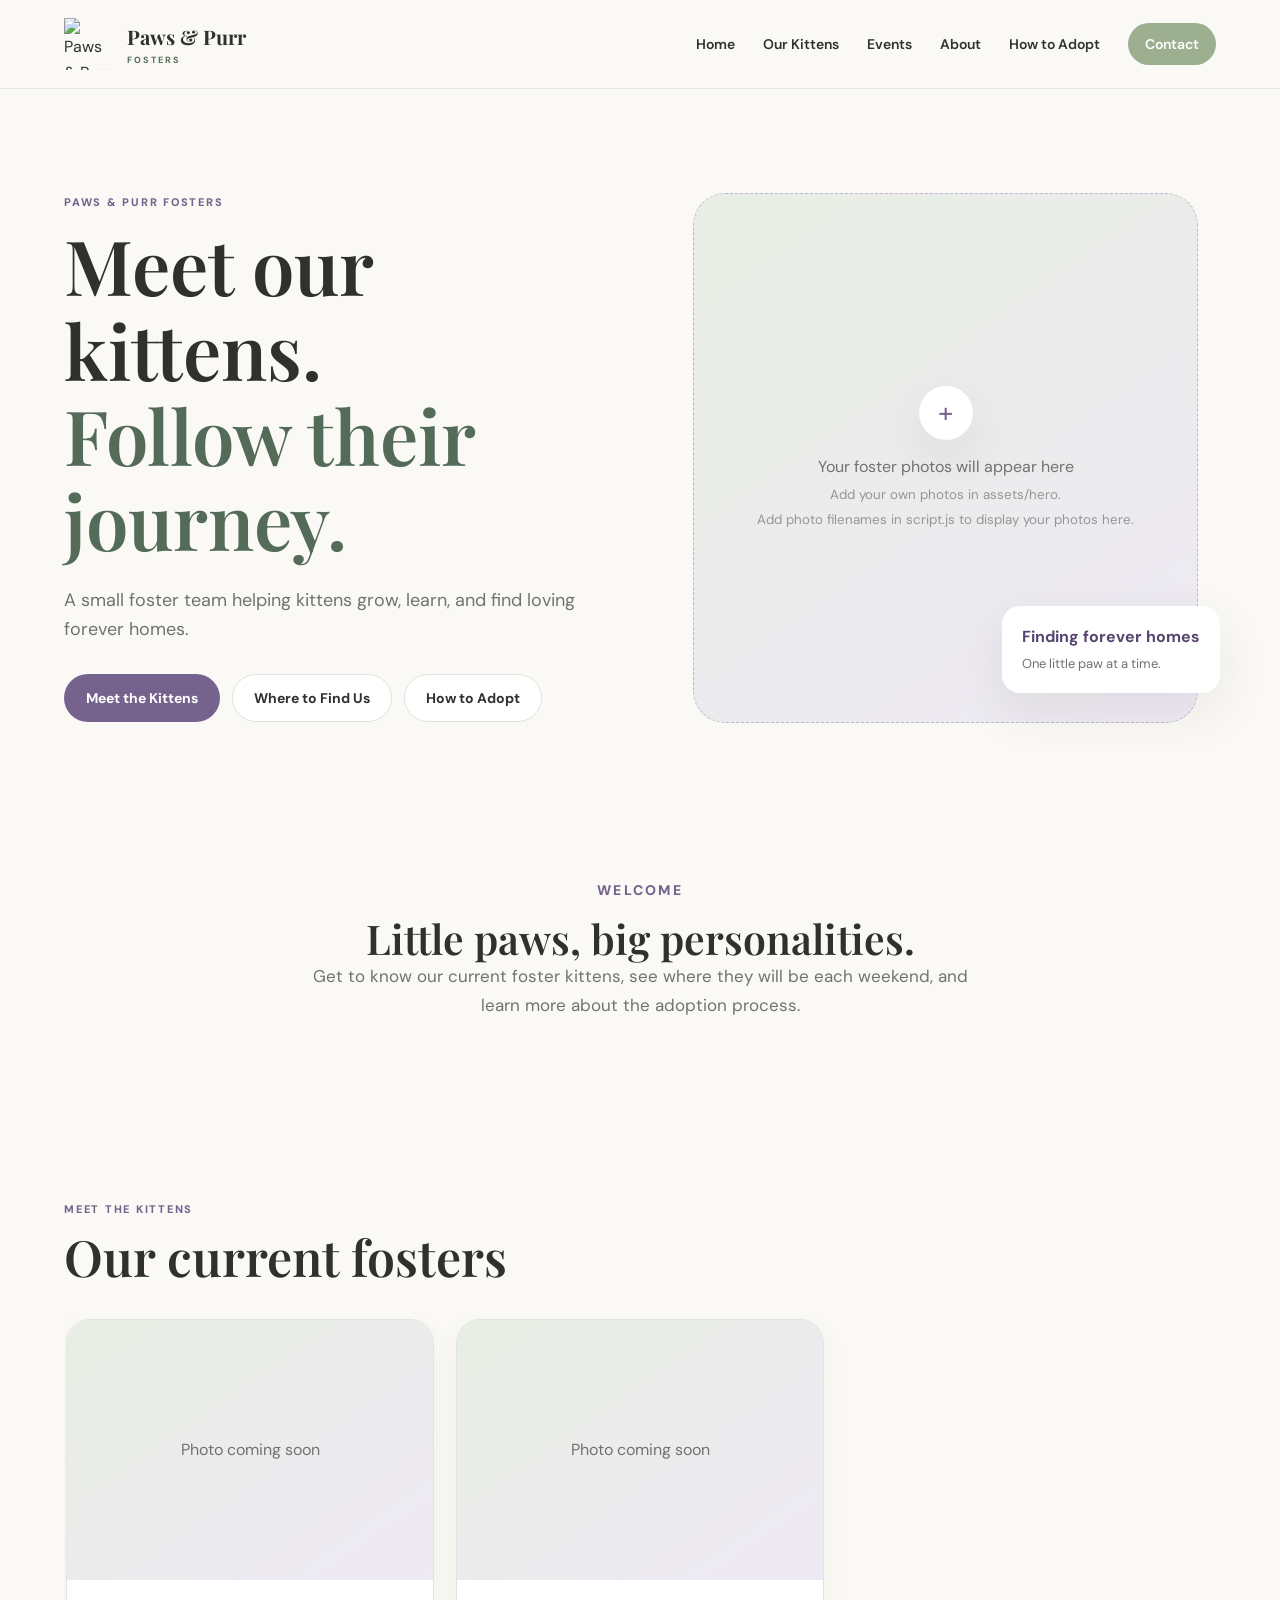
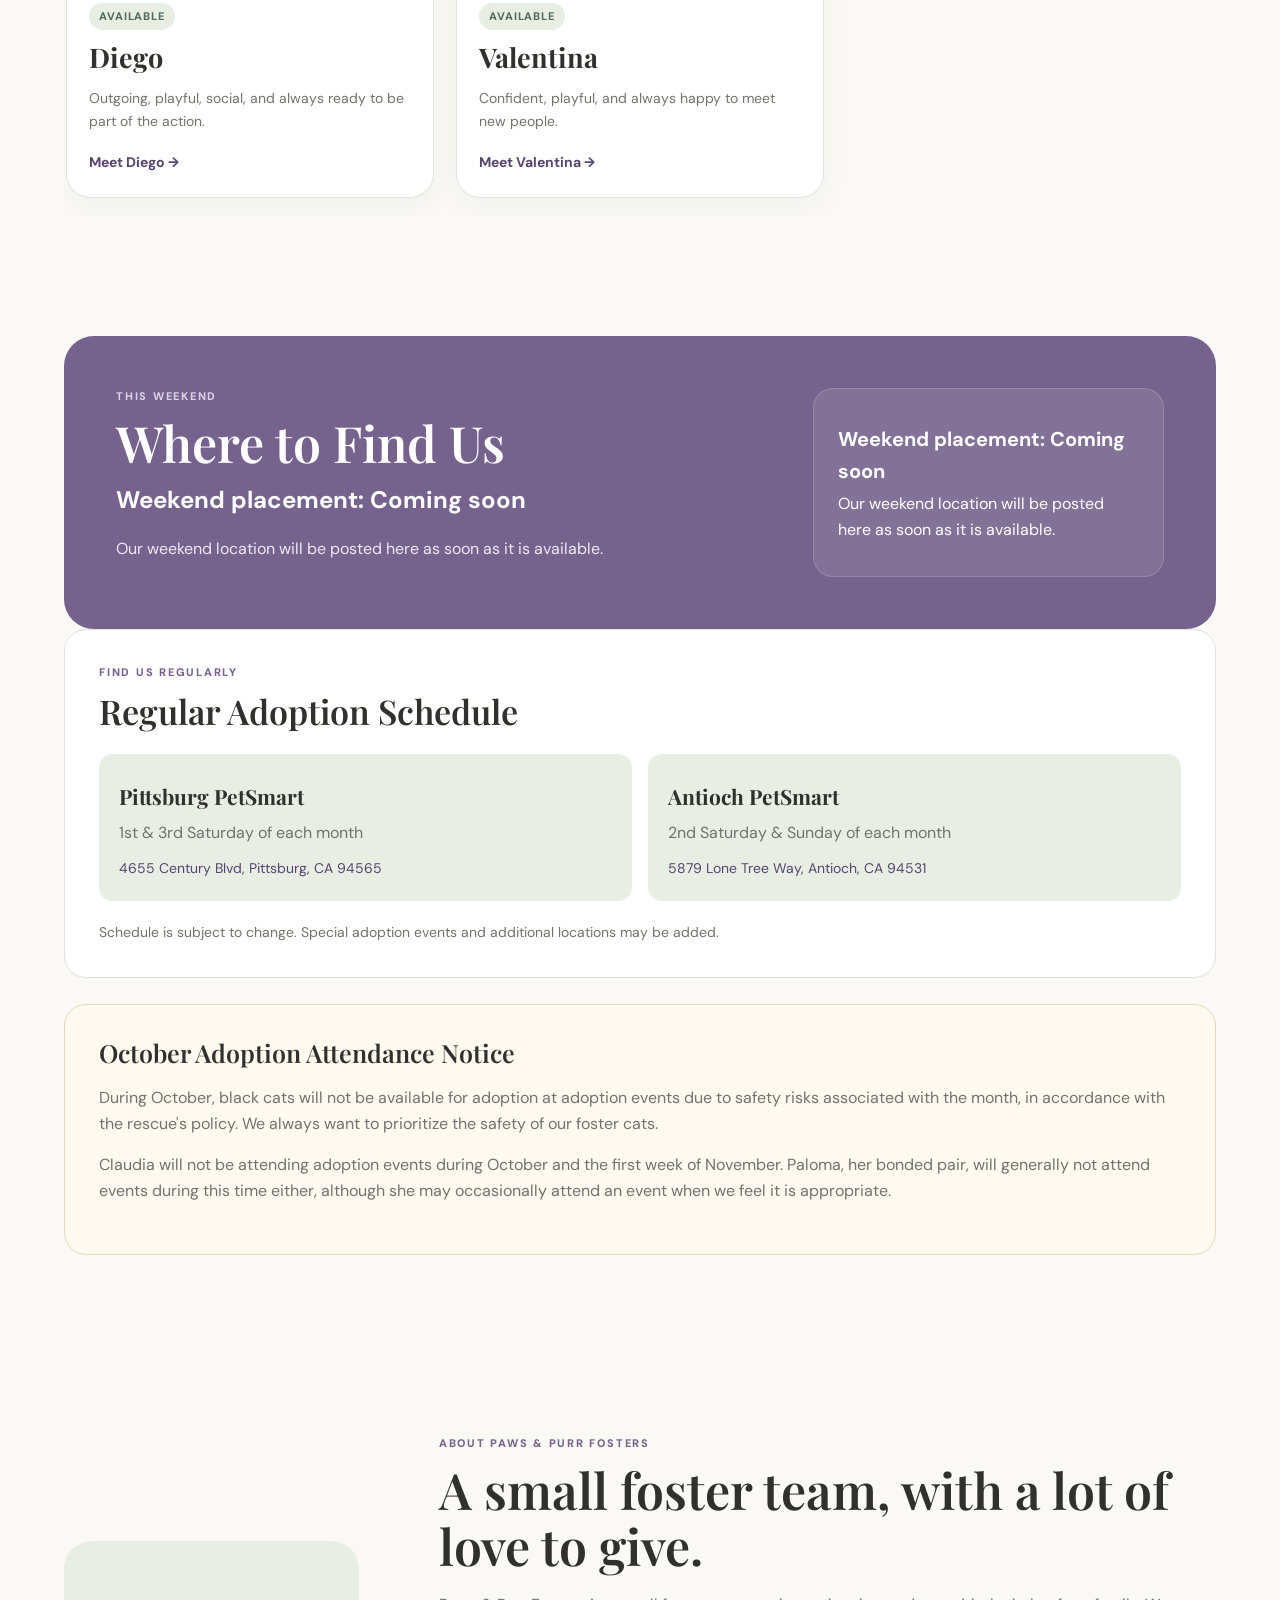
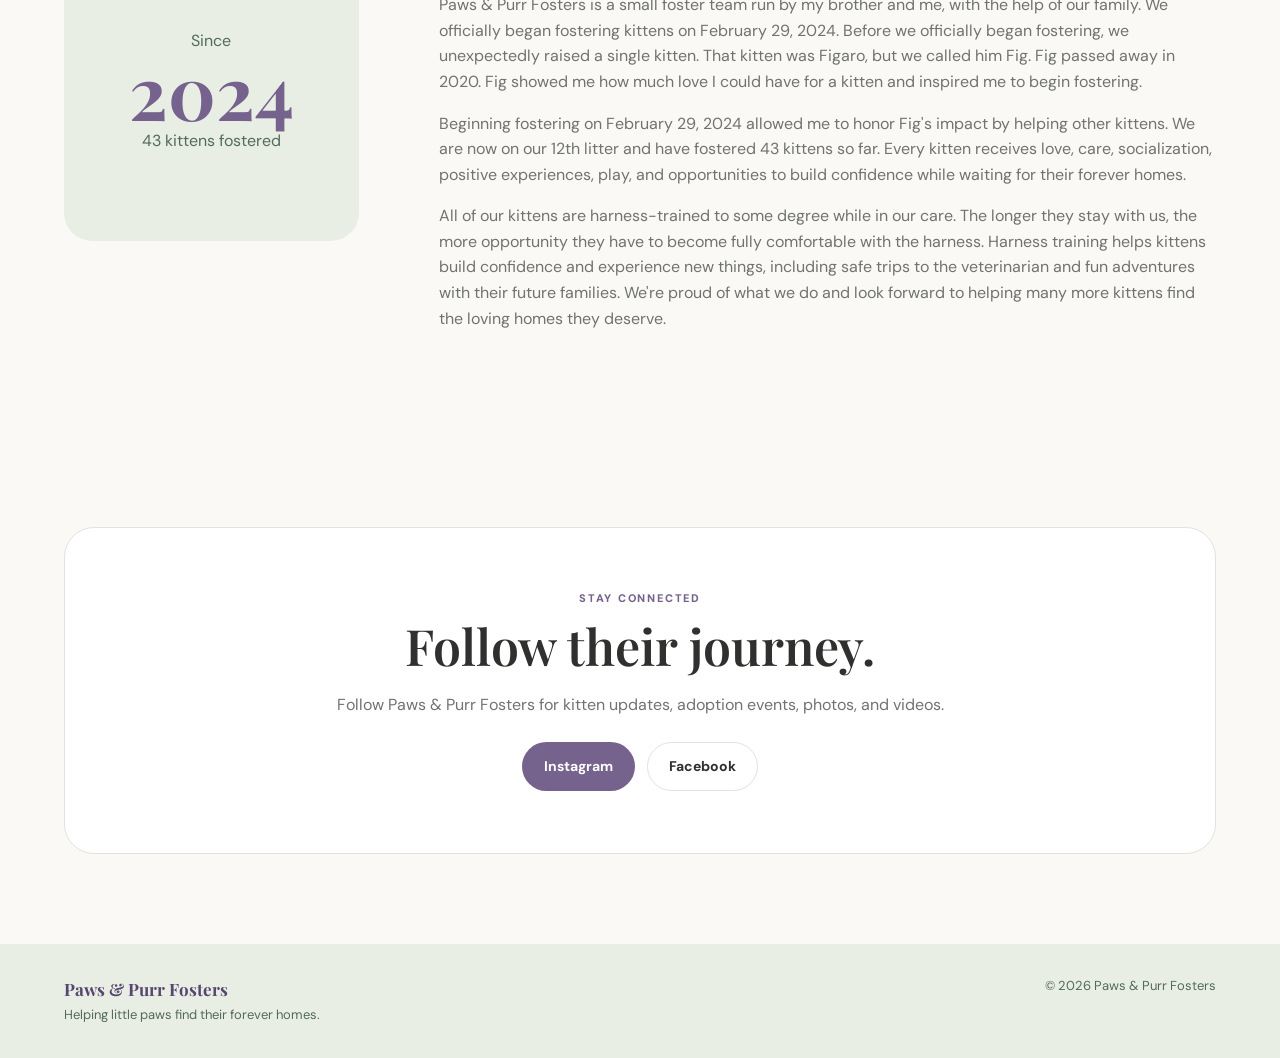
==== index.html @ 8962993e "Update logo and rescue wording Co-authored-by: Copilot <223556219+Copilot@users.noreply.github.com>" ====
<!DOCTYPE html>
<html lang="en">
<head>
  <meta charset="UTF-8">
  <meta name="viewport" content="width=device-width, initial-scale=1.0">
  <title>Paws & Purr Fosters</title>
  <meta name="description" content="Paws & Purr Fosters — meet our foster kittens, follow their journey, and find your new best friend.">
  <link rel="stylesheet" href="style.css">
</head>
<body>
  <header class="site-header">
    <a class="brand" href="index.html" aria-label="Paws & Purr Fosters home">
      <img class="brand-logo" src="https://i.ibb.co/23CcJGzW/paws-and-purr-fosters-logo.jpg" alt="Paws &amp; Purr Fosters">
      <span>
        <strong>Paws &amp; Purr</strong>
        <small>FOSTERS</small>
      </span>
    </a>

    <button class="menu-toggle" aria-label="Open menu" aria-expanded="false">☰</button>

    <nav class="nav" aria-label="Main navigation">
      <a href="#home">Home</a>
      <a href="#kittens">Our Kittens</a>
      <a href="#events">Events</a>
      <a href="#about">About</a>
        <a href="how-to-adopt.html">How to Adopt</a>
      <a class="nav-button" href="#contact">Contact</a>
    </nav>
  </header>

  <main>
    <section class="hero" id="home">
      <div class="hero-copy">
        <p class="eyebrow">Paws &amp; Purr Fosters</p>
        <h1>Meet our kittens.<br><span>Follow their journey.</span></h1>
        <p class="hero-text">
          A small foster team helping kittens grow, learn, and find loving forever homes.
        </p>
        <div class="hero-actions">
          <a class="button primary" href="#kittens">Meet the Kittens</a>
          <a class="button secondary" href="#events">Where to Find Us</a>
          <a class="button secondary" href="how-to-adopt.html">How to Adopt</a>
        </div>
      </div>

      <div class="hero-art">
        <div class="hero-carousel" id="hero-carousel" role="region" aria-label="Foster kitten photos">
          <div class="hero-slides" id="hero-slides" aria-live="polite"></div>
          <div class="photo-placeholder large" id="hero-empty">
          <div class="placeholder-icon">+</div>
            <span>Your foster photos will appear here</span>
            <small>Add your own photos in assets/hero.</small>
                      <small>Add photo filenames in script.js to display your photos here.</small>
          </div>
          <button class="carousel-button hero-arrow hero-previous" id="hero-previous" type="button" aria-label="Previous photo" hidden>‹</button>
          <button class="carousel-button hero-arrow hero-next" id="hero-next" type="button" aria-label="Next photo" hidden>›</button>
          <div class="hero-dots" id="hero-dots" aria-label="Choose a photo"></div>
        </div>
        <div class="floating-card">
          <strong>Finding forever homes</strong>
          <span>One little paw at a time.</span>
        </div>
      </div>
    </section>

    <section class="intro section">
      <div class="section-heading centered intro-heading">
        <p class="eyebrow">Welcome</p>
        <h2>Little paws, big personalities.</h2>
        <p>
          Get to know our current foster kittens, see where they will be each weekend,
          and learn more about the adoption process.
        </p>
      </div>
    </section>

    <section class="kittens section" id="kittens">
      <div class="section-heading">
        <div>
          <p class="eyebrow">Meet the kittens</p>
          <h2>Our current fosters</h2>
        </div>
        <div class="kitten-carousel-controls" aria-label="Kitten carousel controls">
          <button class="carousel-button" id="kitten-previous" type="button" aria-label="Previous kittens">‹</button>
          <button class="carousel-button" id="kitten-next" type="button" aria-label="Next kittens">›</button>
        </div>
      </div>

      <div class="kitten-track" id="kitten-track" role="region" aria-label="Current foster kittens" tabindex="0">
      </div>
    </section>

    <section class="event section" id="events">
      <div id="event-featured" hidden></div>
      <div class="event-panels">
        <section class="schedule-panel" id="regular-schedule" hidden></section>
        <section class="special-event-panel" id="special-event" hidden></section>
        <aside class="october-notice" id="october-notice" hidden></aside>
      </div>
    </section>

    <!-- ABOUT STORY — EDIT THIS SECTION -->
    <section class="about section" id="about">
      <div class="about-grid" id="about-content"></div>
    </section>

    <section class="contact section" id="contact">
      <div class="contact-card">
        <p class="eyebrow">Stay connected</p>
        <h2>Follow their journey.</h2>
        <p>Follow Paws &amp; Purr Fosters for kitten updates, adoption events, photos, and videos.</p>
        <div class="social-buttons">
          <a href="https://www.instagram.com/pawsandpurrfosters?stkn=dmp6djdrcTlkcmht&amp;utm_source=qr" class="button primary" target="_blank" rel="noopener noreferrer">Instagram</a>
          <a href="https://www.facebook.com/profile.php?id=61559442804395&amp;mibextid=wwXIfr" class="button secondary" target="_blank" rel="noopener noreferrer">Facebook</a>
        </div>
      </div>
    </section>
  </main>

  <footer>
    <div>
      <strong>Paws &amp; Purr Fosters</strong>
      <span>Helping little paws find their forever homes.</span>
    </div>
    <span>© 2026 Paws &amp; Purr Fosters</span>
  </footer>

  <script src="kitten-data.js"></script>
  <script src="event-data.js"></script>
  <script src="script.js"></script>
</body>
</html>
---- style.css ----
@import url('https://fonts.googleapis.com/css2?family=DM+Sans:wght@400;500;600;700&family=Playfair+Display:wght@500;600&display=swap');

:root {
  --sage: #9caf91;
  --sage-dark: #536b58;
  --sage-light: #e8eee4;
  --purple: #75628d;
  --purple-dark: #57456f;
  --purple-light: #eee9f4;
  --cream: #faf9f5;
  --white: #ffffff;
  --ink: #30312f;
  --muted: #70736e;
  --line: #e1e3dc;
  --shadow: 0 18px 50px rgba(62, 67, 57, .09);
  --radius: 24px;
}

* { box-sizing: border-box; }
html { scroll-behavior: smooth; }
body {
  margin: 0;
  color: var(--ink);
  background: var(--cream);
  font-family: "DM Sans", sans-serif;
  line-height: 1.6;
}
a { color: inherit; text-decoration: none; }
.site-header {
  position: sticky;
  top: 0;
  z-index: 10;
  display: flex;
  align-items: center;
  justify-content: space-between;
  padding: 18px clamp(20px, 5vw, 72px);
  background: rgba(250,249,245,.94);
  backdrop-filter: blur(12px);
  border-bottom: 1px solid rgba(225,227,220,.8);
}
.brand { display: flex; align-items: center; gap: 11px; }
.brand strong { display: block; font-family: "Playfair Display", serif; font-size: 20px; }
.brand small { display: block; letter-spacing: .22em; font-size: 9px; color: var(--sage-dark); font-weight: 700; }
.brand-logo {
  display: block;
  width: 52px;
  height: 52px;
  object-fit: contain;
  object-position: center;
  border-radius: 0;
  flex-shrink: 0;
  background: transparent;
}
.nav { display: flex; align-items: center; gap: 28px; font-size: 14px; font-weight: 600; }
.nav a:hover, .text-link:hover, .card-link:hover { color: var(--purple); }
.nav-button { padding: 10px 17px; border-radius: 999px; background: var(--sage); color: white; }
.menu-toggle { display: none; border: 0; background: none; font-size: 25px; color: var(--purple-dark); }

.hero {
  max-width: 1280px; margin: auto; padding: 86px clamp(20px, 5vw, 72px) 70px;
  display: grid; grid-template-columns: 1fr 1fr; gap: 70px; align-items: center;
}
.eyebrow {
  margin: 0 0 10px; color: var(--purple); text-transform: uppercase;
  letter-spacing: .16em; font-size: 11px; font-weight: 800;
}
h1, h2, h3 { margin-top: 0; }
h1, h2 { font-family: "Playfair Display", serif; font-weight: 600; line-height: 1.12; }
h1 { font-size: clamp(48px, 6vw, 76px); margin-bottom: 24px; }
h1 span { color: var(--sage-dark); }
h2 { font-size: clamp(34px, 4vw, 50px); margin-bottom: 18px; }
h3 { font-family: "Playfair Display", serif; font-size: 27px; margin: 6px 0; }
.hero-text { max-width: 550px; color: var(--muted); font-size: 18px; }
.hero-actions { display: flex; gap: 12px; margin-top: 30px; flex-wrap: wrap; }
.button {
  display: inline-flex; align-items: center; justify-content: center;
  min-height: 46px; padding: 12px 21px; border-radius: 999px;
  font-weight: 700; font-size: 14px; border: 1px solid transparent;
}
.primary { background: var(--purple); color: white; }
.primary:hover { background: var(--purple-dark); }
.secondary { border-color: var(--line); background: white; color: var(--ink); }
.secondary:hover { border-color: var(--sage); }
.light { background: white; color: var(--purple-dark); }

.hero-art { position: relative; padding: 18px; }
.brand-logo[hidden], [hidden] { display: none !important; }
.photo-placeholder {
  background: linear-gradient(145deg, var(--sage-light), var(--purple-light));
  color: var(--muted);
  border: 1px dashed rgba(117,98,141,.38);
  display: flex; flex-direction: column; align-items: center; justify-content: center;
  text-align: center;
}
.photo-placeholder.large {
  height: 520px; border-radius: 32px; position: relative; overflow: hidden;
}
.placeholder-icon {
  width: 54px; height: 54px; border-radius: 50%; background: white;
  display: grid; place-items: center; font-size: 28px; color: var(--purple);
  margin-bottom: 14px; box-shadow: var(--shadow);
}
.photo-placeholder small { margin-top: 4px; opacity: .7; }
.photo-placeholder small { margin-top: 4px; opacity: .7; }
.hero-carousel { position: relative; width: 100%; aspect-ratio: 1 / 1.05; overflow: hidden; border-radius: 32px; background: var(--sage-light); }
.hero-carousel .photo-placeholder.large { position: absolute; inset: 0; width: 100%; height: 100%; border-radius: inherit; }
.hero-slides { position: absolute; inset: 0; }
.hero-photo { display: none; width: 100%; height: 100%; object-fit: contain; background: var(--sage-light); }
.hero-photo.is-active { display: block; }
.hero-arrow { position: absolute; top: 50%; transform: translateY(-50%); width: 46px; height: 46px; background: rgba(255,255,255,.94); box-shadow: var(--shadow); }
.hero-previous { left: 14px; }
.hero-next { right: 14px; }
.hero-dots { position: absolute; right: 0; bottom: 14px; left: 0; display: flex; justify-content: center; gap: 8px; }
.hero-dots button { width: 9px; height: 9px; padding: 0; border: 0; border-radius: 50%; background: rgba(255,255,255,.7); cursor: pointer; }
.hero-dots button.is-active { background: var(--purple-dark); outline: 2px solid white; }
.floating-card {
  position: absolute; right: -4px; bottom: 48px; max-width: 230px;
  padding: 18px 20px; border-radius: 18px; background: white; box-shadow: var(--shadow);
}
.floating-card strong { display: block; color: var(--purple-dark); }
.floating-card span { color: var(--muted); font-size: 13px; }

.section { max-width: 1280px; margin: auto; padding: 90px clamp(20px, 5vw, 72px); }
.section { max-width: 1280px; margin: auto; padding: 90px clamp(20px, 5vw, 72px); }
.intro { padding-top: 68px; padding-bottom: 58px; }
.intro-heading { max-width: 690px; }
.intro-heading { display: block; max-width: 790px; }
.section-heading.intro-heading { display: block; max-width: 790px; }
.intro-heading .eyebrow { font-size: 12px; }
.intro-heading .eyebrow { margin-bottom: 14px; font-size: 14px; }
.intro-heading h2 { max-width: 680px; margin: 0 auto 16px; font-size: clamp(34px, 3.2vw, 42px); }
.intro-heading p:last-child { max-width: 680px; margin: auto; font-size: 17px; line-height: 1.75; }
.centered { max-width: 650px; margin: auto; text-align: center; }
.centered p:last-child { color: var(--muted); }
.section-heading { display: flex; justify-content: space-between; align-items: end; gap: 25px; margin-bottom: 32px; }
.section-heading h2 { margin-bottom: 0; }
.text-link, .card-link { color: var(--purple-dark); font-weight: 700; font-size: 14px; }

.kitten-grid { display: grid; grid-template-columns: repeat(3, 1fr); gap: 22px; }
.kitten-track { display: flex; gap: 22px; overflow-x: auto; padding: 2px 2px 18px; scroll-snap-type: x mandatory; scroll-behavior: smooth; scrollbar-color: var(--sage) var(--sage-light); scrollbar-width: thin; }
.kitten-card {
  flex: 0 0 calc((100% - 44px) / 3);
  min-width: 260px;
  scroll-snap-align: start;
  background: white; border: 1px solid var(--line); border-radius: var(--radius);
  overflow: hidden; box-shadow: 0 8px 30px rgba(62,67,57,.04);
}
.kitten-carousel-controls { display: flex; gap: 8px; }
.carousel-button { width: 42px; height: 42px; flex: 0 0 auto; display: grid; place-items: center; border: 1px solid var(--line); border-radius: 50%; background: white; color: var(--purple-dark); font-size: 27px; line-height: 1; cursor: pointer; }
.carousel-button:hover:not(:disabled) { background: var(--purple); color: white; border-color: var(--purple); }
.carousel-button:disabled { opacity: .4; cursor: default; }
.card-photo-wrap { height: 260px; background: var(--sage-light); }
.card-photo-wrap > img { width: 100%; height: 100%; display: block; object-fit: contain; }
.profile-coming-soon { display: inline-block; }
.card-photo { height: 260px; border: 0; border-radius: 0; }
.card-content { padding: 22px; }
.status {
  display: inline-block; padding: 5px 10px; border-radius: 999px;
  background: var(--sage-light); color: var(--sage-dark);
  font-size: 11px; font-weight: 800; text-transform: uppercase; letter-spacing: .08em;
}
.card-content p { color: var(--muted); font-size: 14px; margin: 8px 0 17px; }

.event { padding-top: 30px; }
.event-panels { display: grid; gap: 26px; }
.schedule-panel, .special-event-panel, .october-notice { padding: 34px; border: 1px solid var(--line); border-radius: 22px; background: white; }
.schedule-panel h2, .special-event-panel h2, .october-notice h2 { font-size: 34px; }
.schedule-locations { display: grid; grid-template-columns: repeat(2, minmax(0, 1fr)); gap: 16px; margin-top: 24px; }
.schedule-location { padding: 20px; border-radius: 14px; background: var(--sage-light); }
.schedule-location h3 { margin-bottom: 6px; font-size: 21px; }
.schedule-location p { margin: 3px 0; color: var(--muted); }
.schedule-location p { margin: 3px 0; color: var(--muted); }
.schedule-address { display: inline-block; margin-top: 9px; color: var(--purple-dark); font-size: 14px; text-decoration: none; text-underline-offset: 3px; transition: background-color .18s ease, color .18s ease; }
.schedule-address:hover, .schedule-address:focus-visible { color: var(--purple); background: rgba(255,255,255,.75); text-decoration: underline; }
.schedule-address:focus-visible { outline: 2px solid var(--purple); outline-offset: 3px; }
.schedule-note { margin: 20px 0 0; color: var(--muted); font-size: 14px; }
.special-event-panel { background: var(--purple-light); }
.special-event-panel p:not(.eyebrow) { color: var(--muted); }
.october-notice { border-color: #e5d9b5; background: #fffaf0; }
.october-notice h2 { font-size: 25px; }
.october-notice p { color: var(--muted); }
.event-card {
  background: var(--purple); color: white; border-radius: 30px;
  padding: 52px; display: grid; grid-template-columns: 1.3fr .7fr;
  gap: 45px; align-items: center;
}
.event-card .eyebrow { color: #dcd2e8; }
.event-card h2 { margin-bottom: 10px; }
.event-card h2 { margin-bottom: 10px; }
.placement-location { margin: 8px 0; color: white; font-family: "DM Sans", sans-serif; font-size: 24px; font-weight: 700; }
.event-coming-soon .event-location { min-height: 100%; justify-content: center; }
.event-card p { color: #eee9f4; max-width: 680px; }
.event-date { font-weight: 700; }
.event-location {
  background: rgba(255,255,255,.1); border: 1px solid rgba(255,255,255,.16);
  border-radius: 20px; padding: 24px; display: flex; flex-direction: column; gap: 4px;
}
.event-location strong { font-size: 20px; }
.event-address { display: block; margin-top: 10px; color: inherit; font-weight: 700; text-decoration: underline; text-underline-offset: 3px; }
.event-special-note { padding: 12px 14px; border-left: 3px solid var(--sage); background: rgba(255,255,255,.1); }

.about-grid { display: grid; grid-template-columns: .55fr 1.45fr; gap: 80px; align-items: center; }
.about-grid p:not(.eyebrow) { color: var(--muted); }
.about-accent {
  min-height: 300px; border-radius: 28px; background: var(--sage-light);
  display: flex; flex-direction: column; justify-content: center; align-items: center;
  text-align: center; color: var(--sage-dark);
}
.about-accent strong { font-family: "Playfair Display", serif; font-size: 74px; line-height: 1; color: var(--purple); }

.contact-card {
  text-align: center; padding: 62px 25px; border-radius: 30px;
  background: white; border: 1px solid var(--line);
}
.contact-card p:not(.eyebrow) { color: var(--muted); }
.social-buttons { display: flex; justify-content: center; gap: 12px; margin-top: 25px; }

footer {
  display: flex; justify-content: space-between; gap: 20px; flex-wrap: wrap;
  padding: 32px clamp(20px, 5vw, 72px); background: #e9eee5;
  color: var(--sage-dark); font-size: 13px;
}
footer div { display: flex; flex-direction: column; gap: 2px; }
footer strong { color: var(--purple-dark); font-family: "Playfair Display", serif; font-size: 17px; }
footer strong { color: var(--purple-dark); font-family: "Playfair Display", serif; font-size: 17px; }

.adoption-main { max-width: 1120px; margin: auto; padding: 74px clamp(20px, 5vw, 72px) 88px; }
.adoption-heading { max-width: 760px; margin: 0 auto 48px; text-align: center; }
.adoption-heading h1 { font-size: clamp(40px, 5vw, 58px); margin-bottom: 14px; }
.adoption-heading p:not(.eyebrow) { color: var(--muted); font-size: 17px; }
.adoption-steps { max-width: 850px; margin: auto; }
.adoption-step { display: grid; grid-template-columns: 50px minmax(0, 1fr); gap: 20px; padding: 27px 0; border-top: 1px solid var(--line); }
.adoption-step-number { width: 42px; height: 42px; display: grid; place-items: center; border-radius: 50%; background: var(--sage-light); color: var(--sage-dark); font-weight: 800; }
.adoption-step h2 { margin: 2px 0 10px; font-size: 27px; }
.adoption-step p { margin: 8px 0; color: var(--muted); }
.adoption-resource-links { display: flex; flex-wrap: wrap; gap: 10px 22px; margin-top: 14px; }
.adoption-resource-links a { color: var(--purple-dark); font-weight: 700; text-decoration: underline; text-underline-offset: 3px; }
.adoption-disclaimer { max-width: 850px; margin: 28px auto 0; padding-top: 20px; border-top: 1px solid var(--line); color: var(--muted); font-size: 13px; }

@media (max-width: 850px) {
  .menu-toggle { display: block; }
  .nav {
    display: none; position: absolute; top: 79px; left: 0; right: 0;
    padding: 18px 22px 24px; background: var(--cream);
    border-bottom: 1px solid var(--line); flex-direction: column; align-items: stretch; gap: 8px;
  }
  .nav.open { display: flex; }
  .nav a { padding: 10px; }
  .nav-button { text-align: center; }
  .hero { grid-template-columns: 1fr; padding-top: 55px; gap: 30px; }
  .hero-art { order: -1; }
  .photo-placeholder.large { height: 390px; }
  .kitten-grid { grid-template-columns: 1fr; }
  .event-card, .about-grid { grid-template-columns: 1fr; }
  .about-grid { gap: 35px; }
  .section-heading { align-items: start; flex-direction: column; }
}
@media (max-width: 500px) {
  h1 { font-size: 45px; }
  .section { padding-top: 65px; padding-bottom: 65px; }
  .event-card { padding: 30px 24px; }
  footer { flex-direction: column; }
}

@media (max-width: 850px) {
  .kitten-card { flex-basis: min(78vw, 350px); }
  .schedule-locations { grid-template-columns: 1fr; }
  .event-panels { gap: 18px; }
}

@media (max-width: 500px) {
  .hero-carousel { aspect-ratio: 1 / 1.08; }
  .intro { padding-top: 52px; padding-bottom: 45px; }
  .intro-heading h2 { font-size: 32px; }
  .schedule-panel, .special-event-panel, .october-notice { padding: 25px 21px; }
  .schedule-panel h2 { font-size: 30px; }
  .kitten-carousel-controls { align-self: end; }
  .brand-logo { width: 48px; height: 48px; }
  .adoption-main { padding-top: 52px; padding-bottom: 64px; }
  .adoption-heading { margin-bottom: 32px; }
  .adoption-step { grid-template-columns: 38px minmax(0, 1fr); gap: 14px; padding: 22px 0; }
  .adoption-step-number { width: 34px; height: 34px; }
  .adoption-step h2 { font-size: 24px; }
}
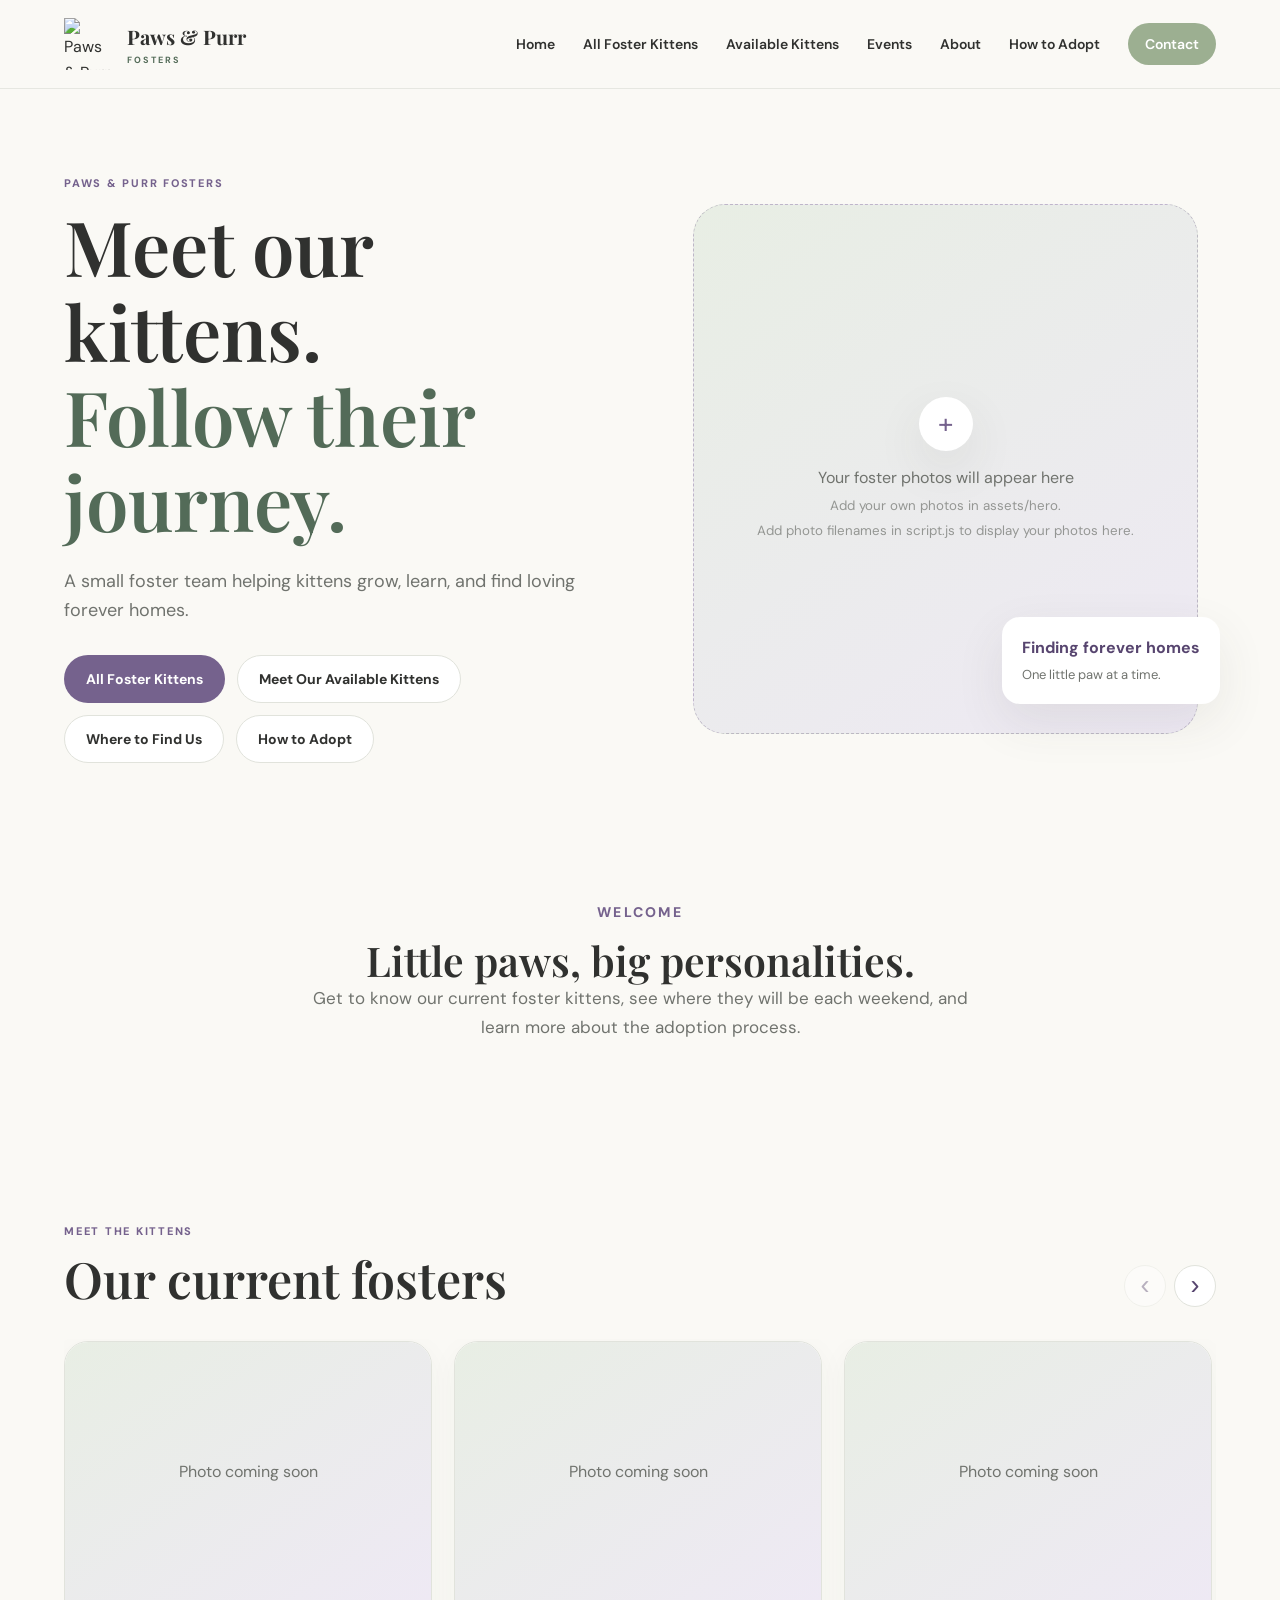
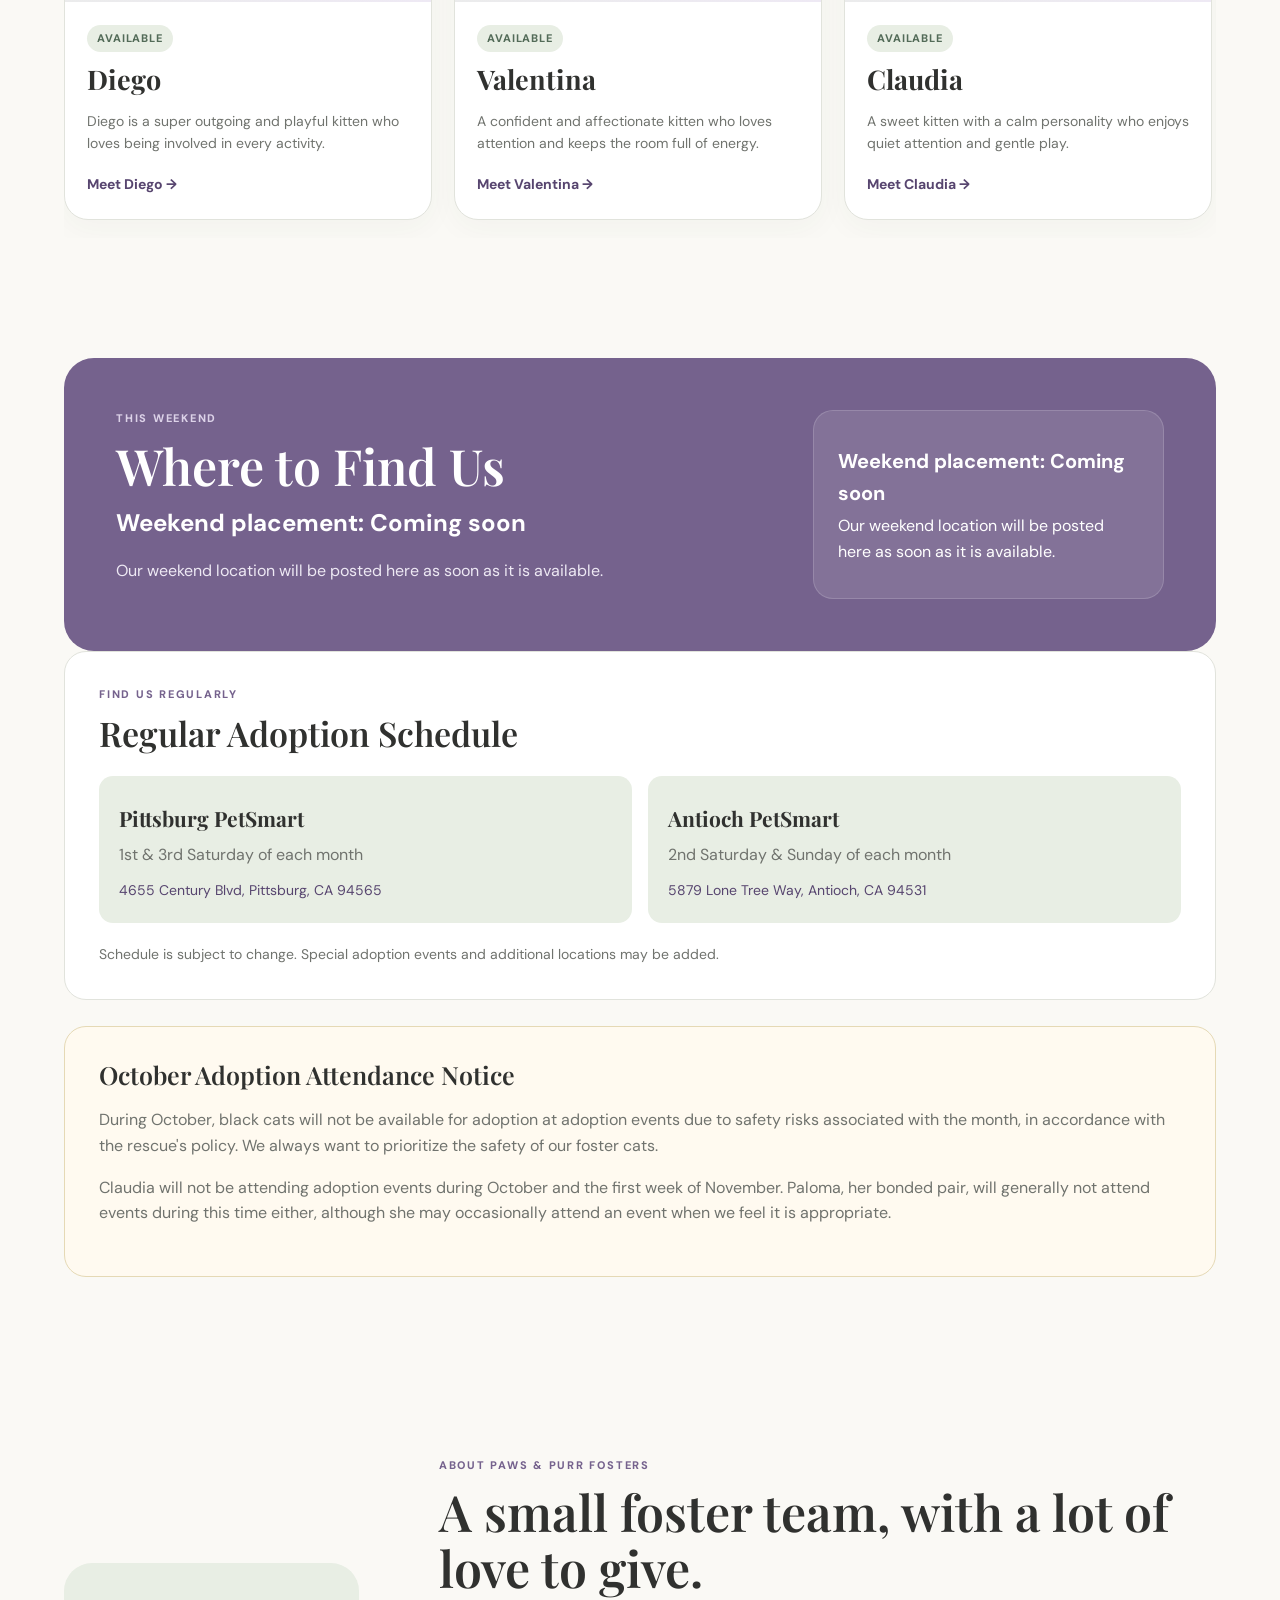
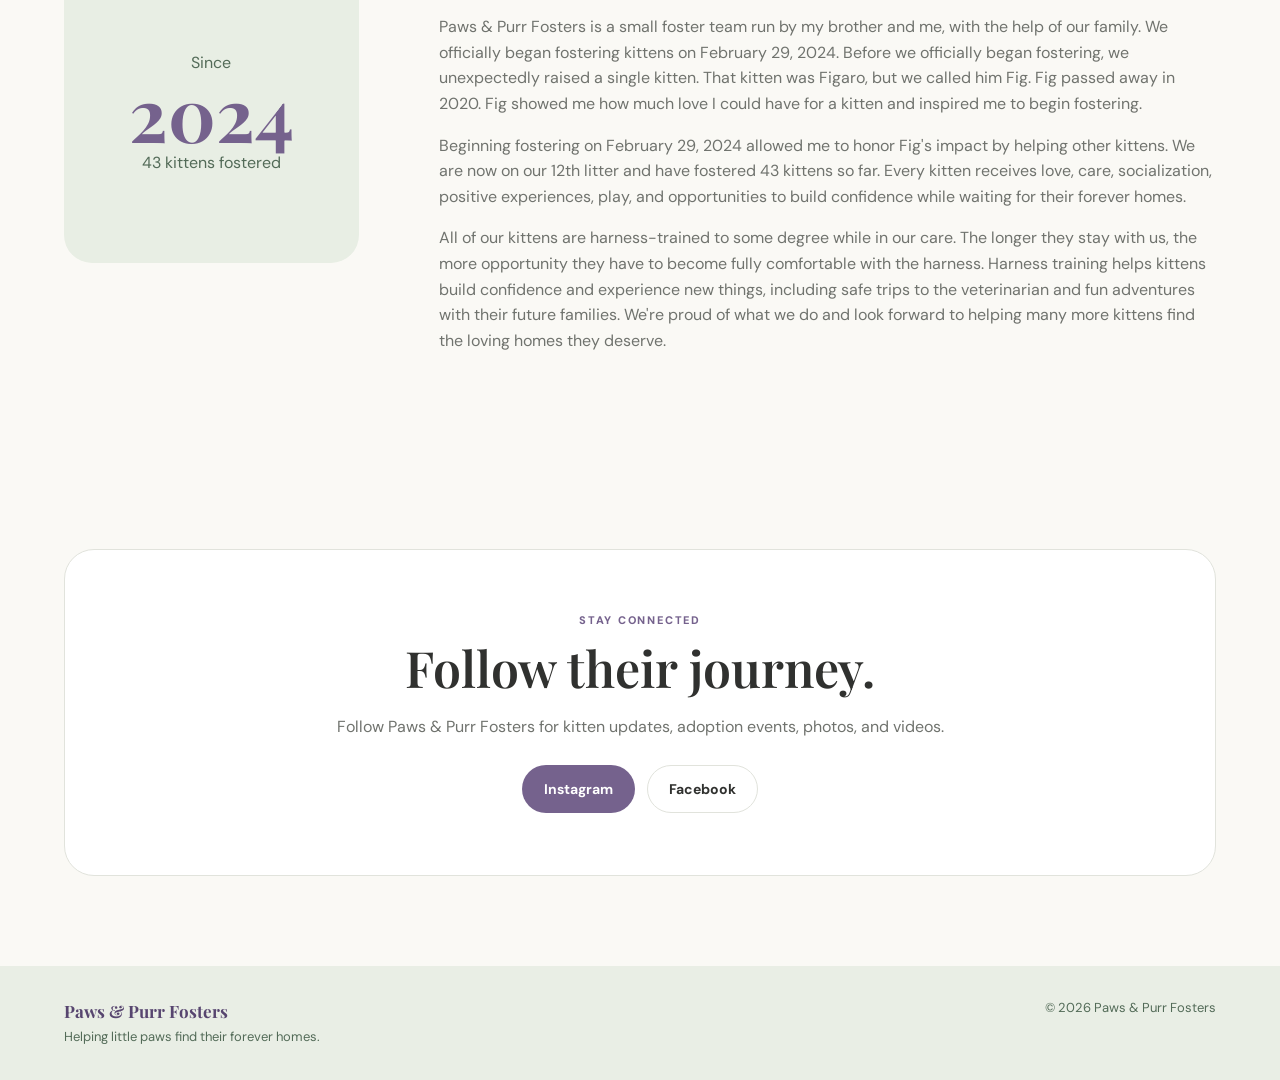
==== commit 95fefa27: "Add current foster kitten pages and profiles Populate Diego's profile and required kitten pairings w" ====
--- a/index.html
+++ b/index.html
@@ -21,10 +21,11 @@
 
     <nav class="nav" aria-label="Main navigation">
       <a href="#home">Home</a>
-      <a href="#kittens">Our Kittens</a>
+      <a href="all-kittens.html">All Foster Kittens</a>
+      <a href="available-kittens.html">Available Kittens</a>
       <a href="#events">Events</a>
       <a href="#about">About</a>
-        <a href="how-to-adopt.html">How to Adopt</a>
+      <a href="how-to-adopt.html">How to Adopt</a>
       <a class="nav-button" href="#contact">Contact</a>
     </nav>
   </header>
@@ -38,7 +39,8 @@
           A small foster team helping kittens grow, learn, and find loving forever homes.
         </p>
         <div class="hero-actions">
-          <a class="button primary" href="#kittens">Meet the Kittens</a>
+          <a class="button primary" href="all-kittens.html">All Foster Kittens</a>
+          <a class="button secondary" href="available-kittens.html">Meet Our Available Kittens</a>
           <a class="button secondary" href="#events">Where to Find Us</a>
           <a class="button secondary" href="how-to-adopt.html">How to Adopt</a>
         </div>
--- a/style.css
+++ b/style.css
@@ -26,6 +26,39 @@
   line-height: 1.6;
 }
 a { color: inherit; text-decoration: none; }
+.page-shell { max-width: 1280px; margin: 0 auto; padding: 72px clamp(20px, 5vw, 72px) 88px; }
+.page-intro { max-width: 860px; margin: 0 auto 42px; text-align: center; }
+.page-intro h1 { margin-bottom: 14px; }
+.page-intro p { color: var(--muted); font-size: 18px; }
+.page-actions { display: flex; justify-content: center; margin-top: 26px; }
+.foster-page-intro { padding-top: 28px; }
+.status-guide-wrap { max-width: 1280px; margin: 0 auto; padding: 0 clamp(20px, 5vw, 72px); }
+.status-guide {
+  display: block; border: 1px solid var(--line); border-radius: 22px; background: white; box-shadow: 0 8px 30px rgba(62, 67, 57, .03);
+}
+.status-guide summary {
+  list-style: none; cursor: pointer; padding: 22px 26px; font-size: 1.1rem; font-weight: 700; color: var(--purple-dark);
+}
+.status-guide summary::-webkit-details-marker { display: none; }
+.status-guide-body { padding: 0 26px 24px; color: var(--muted); }
+.status-guide-body p { margin: 0 0 16px; }
+.status-guide-list { margin: 0 0 18px; padding-left: 1.2rem; display: grid; gap: 10px; }
+.status-guide-note {
+  margin-top: 12px; padding-top: 16px; border-top: 1px solid var(--line); font-weight: 600; color: var(--ink);
+}
+.status-badge {
+  display: inline-block; padding: 5px 10px; border-radius: 999px; font-size: 11px; font-weight: 800; text-transform: uppercase; letter-spacing: .08em;
+}
+.status-available { background: var(--sage-light); color: var(--sage-dark); }
+.status-returned { background: #f4e7d2; color: #8b5e1c; }
+.status-pending { background: #dfeaf8; color: #3c5f93; }
+.status-almost { background: #f2ebe5; color: #8a5d28; }
+.status-pre-adopted { background: #f9d9d9; color: #8d2b2b; }
+.status-coming-soon { background: #f4ebf5; color: #775d87; }
+.status-adopted { background: #f7d9d9; color: #8d2b2b; }
+.empty-state {
+  width: 100%; padding: 50px 20px; border-radius: 22px; border: 1px dashed rgba(117,98,141,.38); background: rgba(255,255,255,.5); text-align: center; color: var(--muted);
+}
 .site-header {
   position: sticky;
   top: 0;
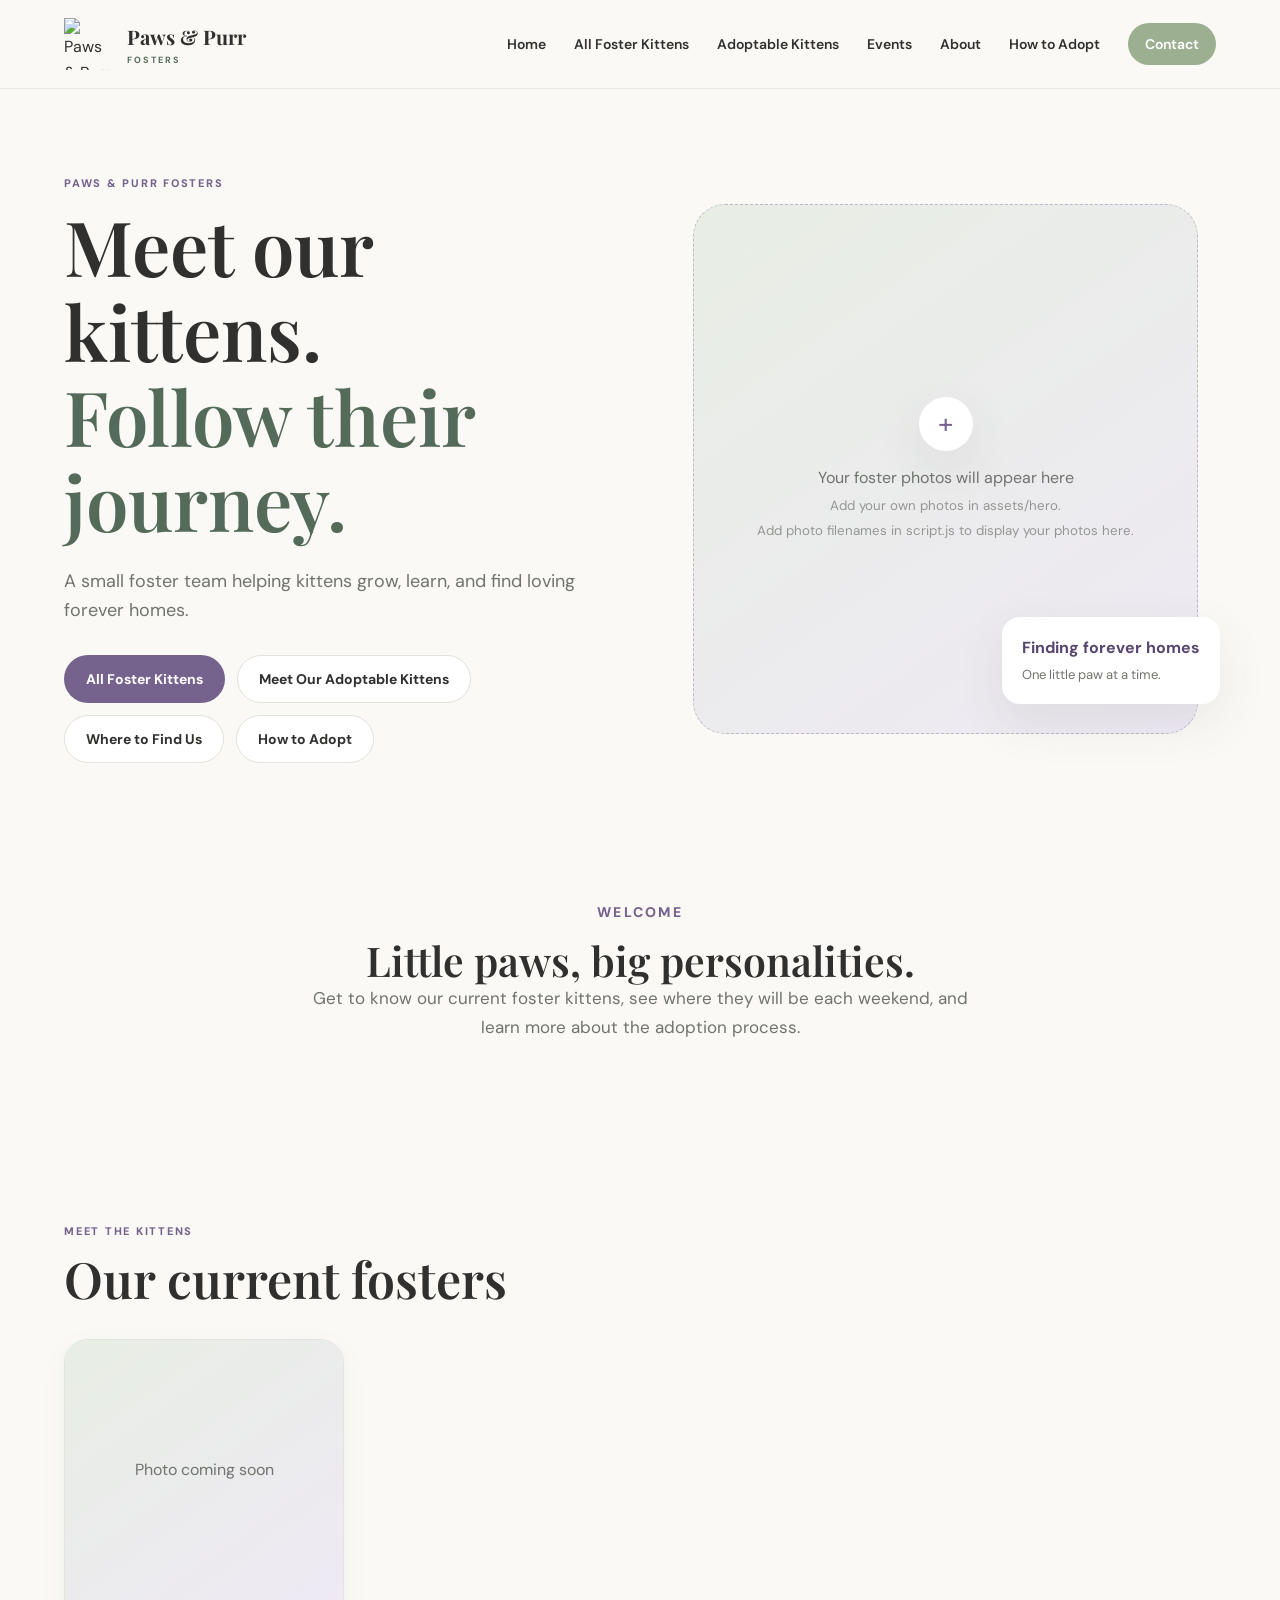
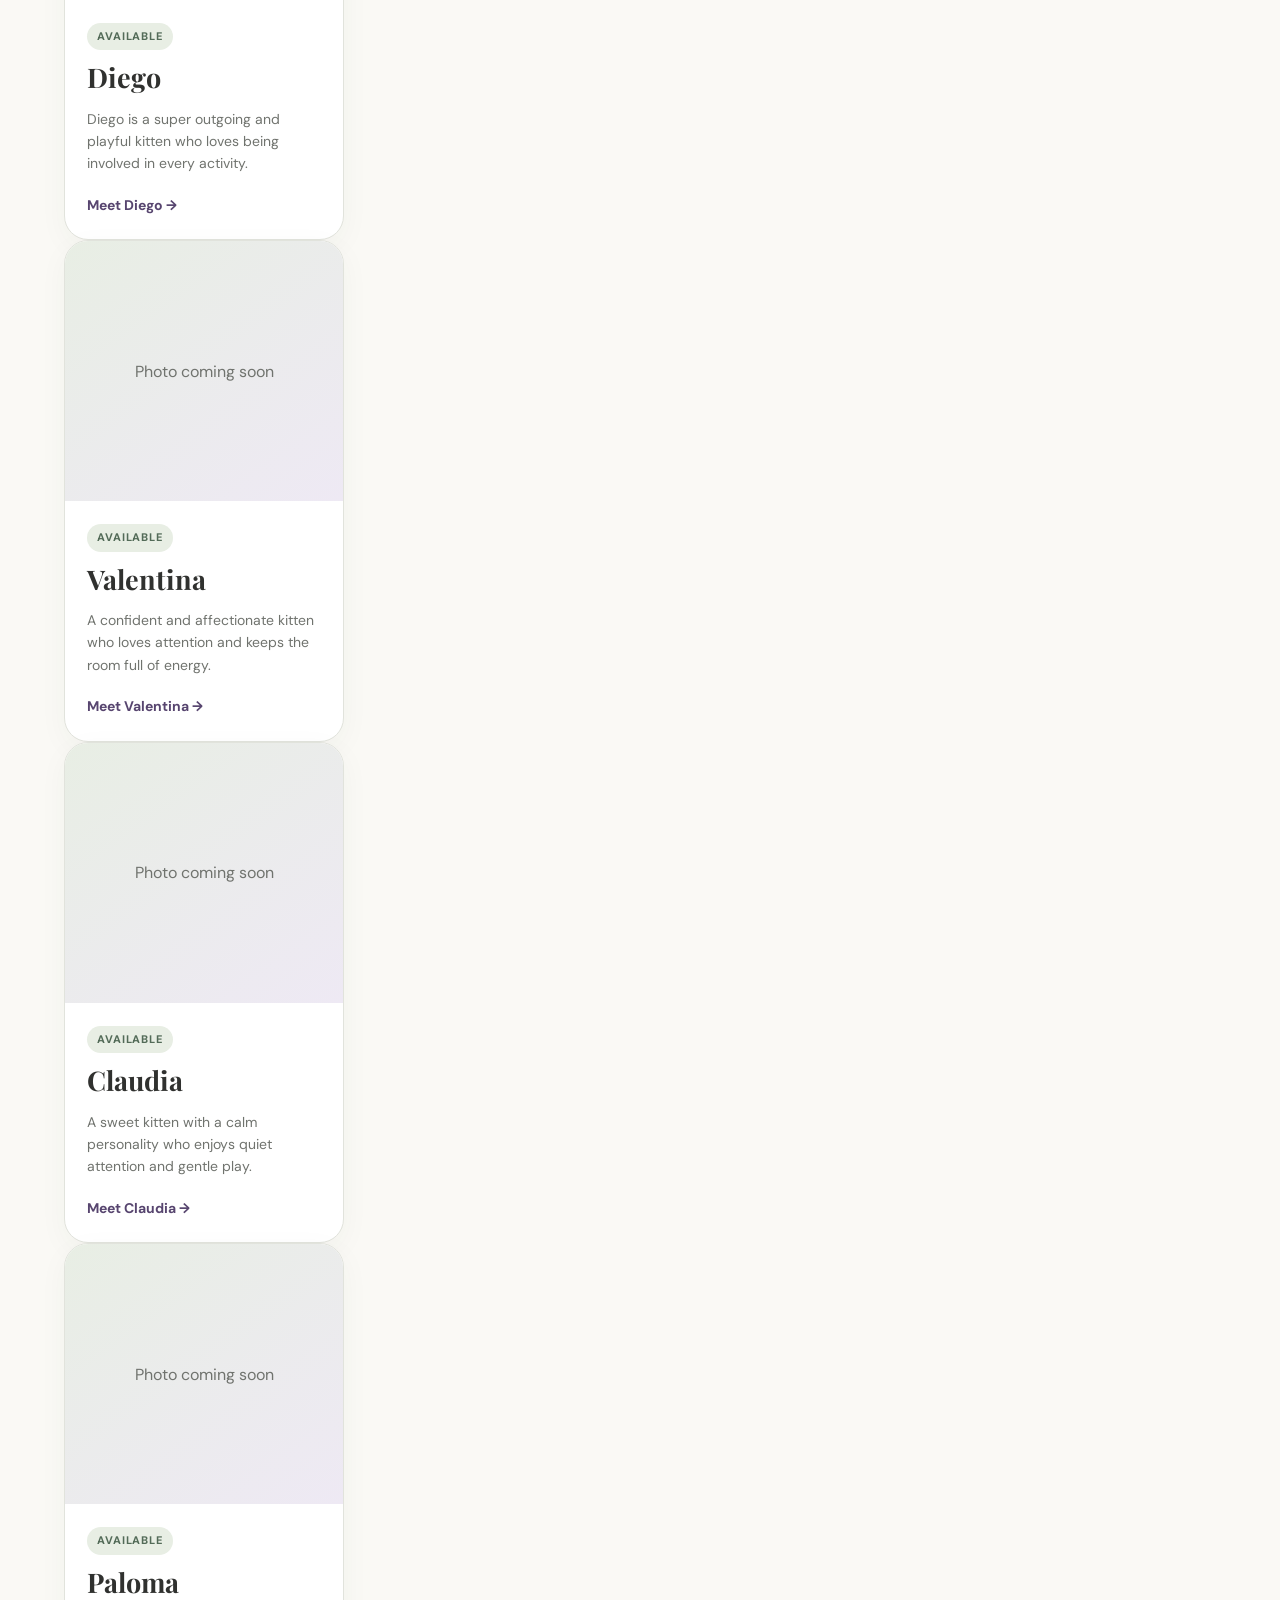
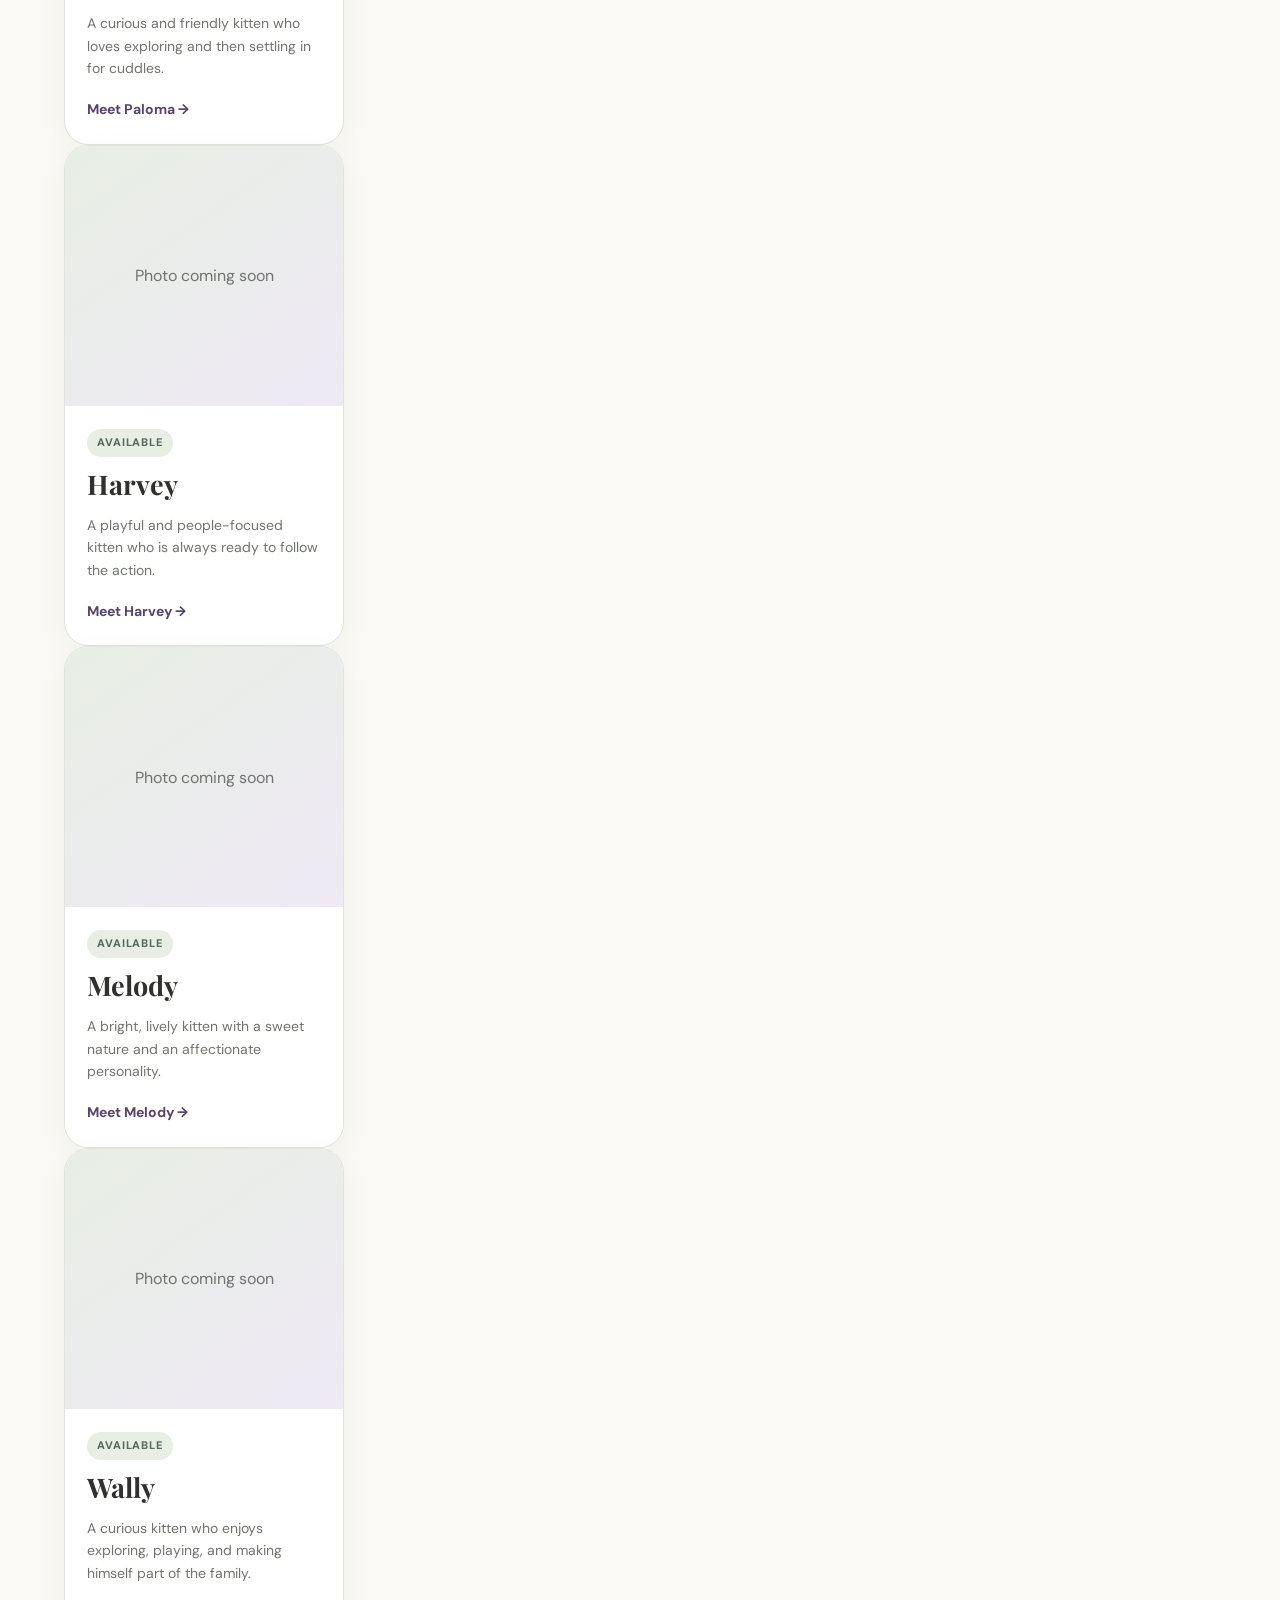
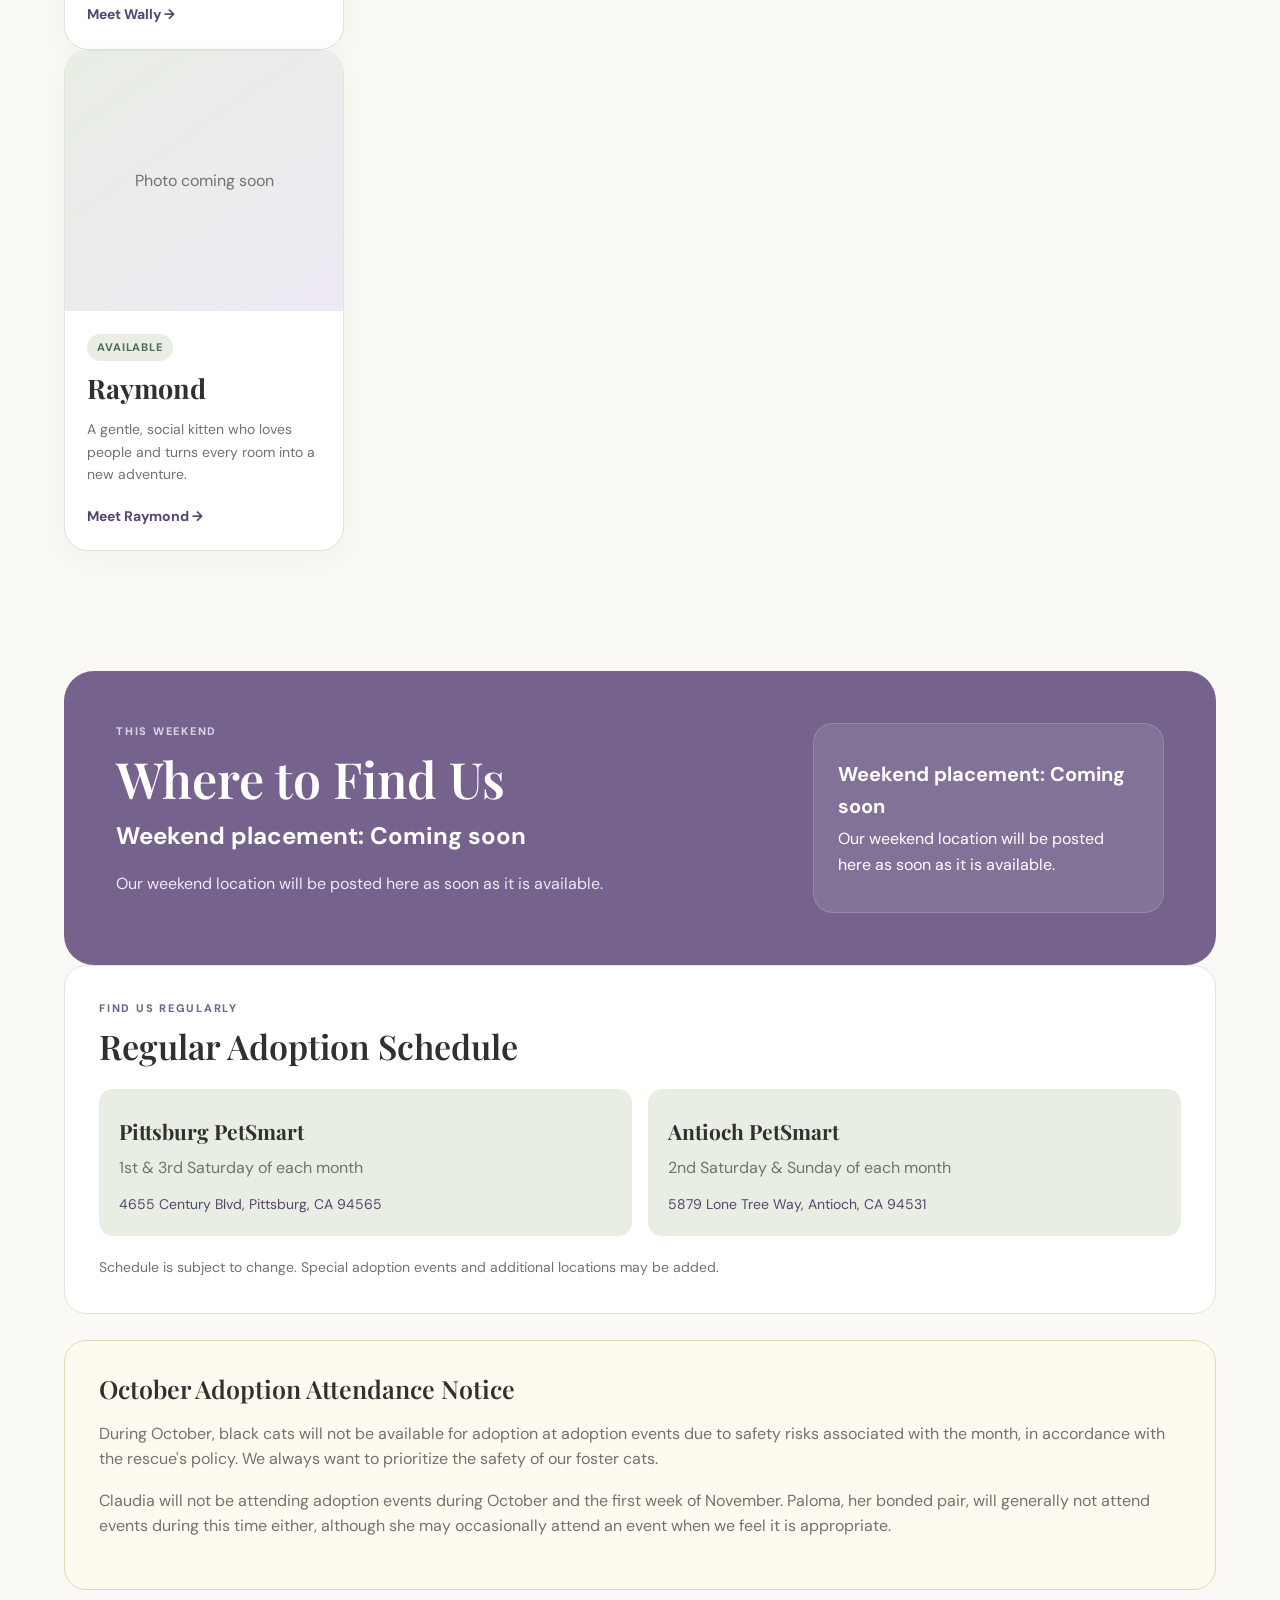
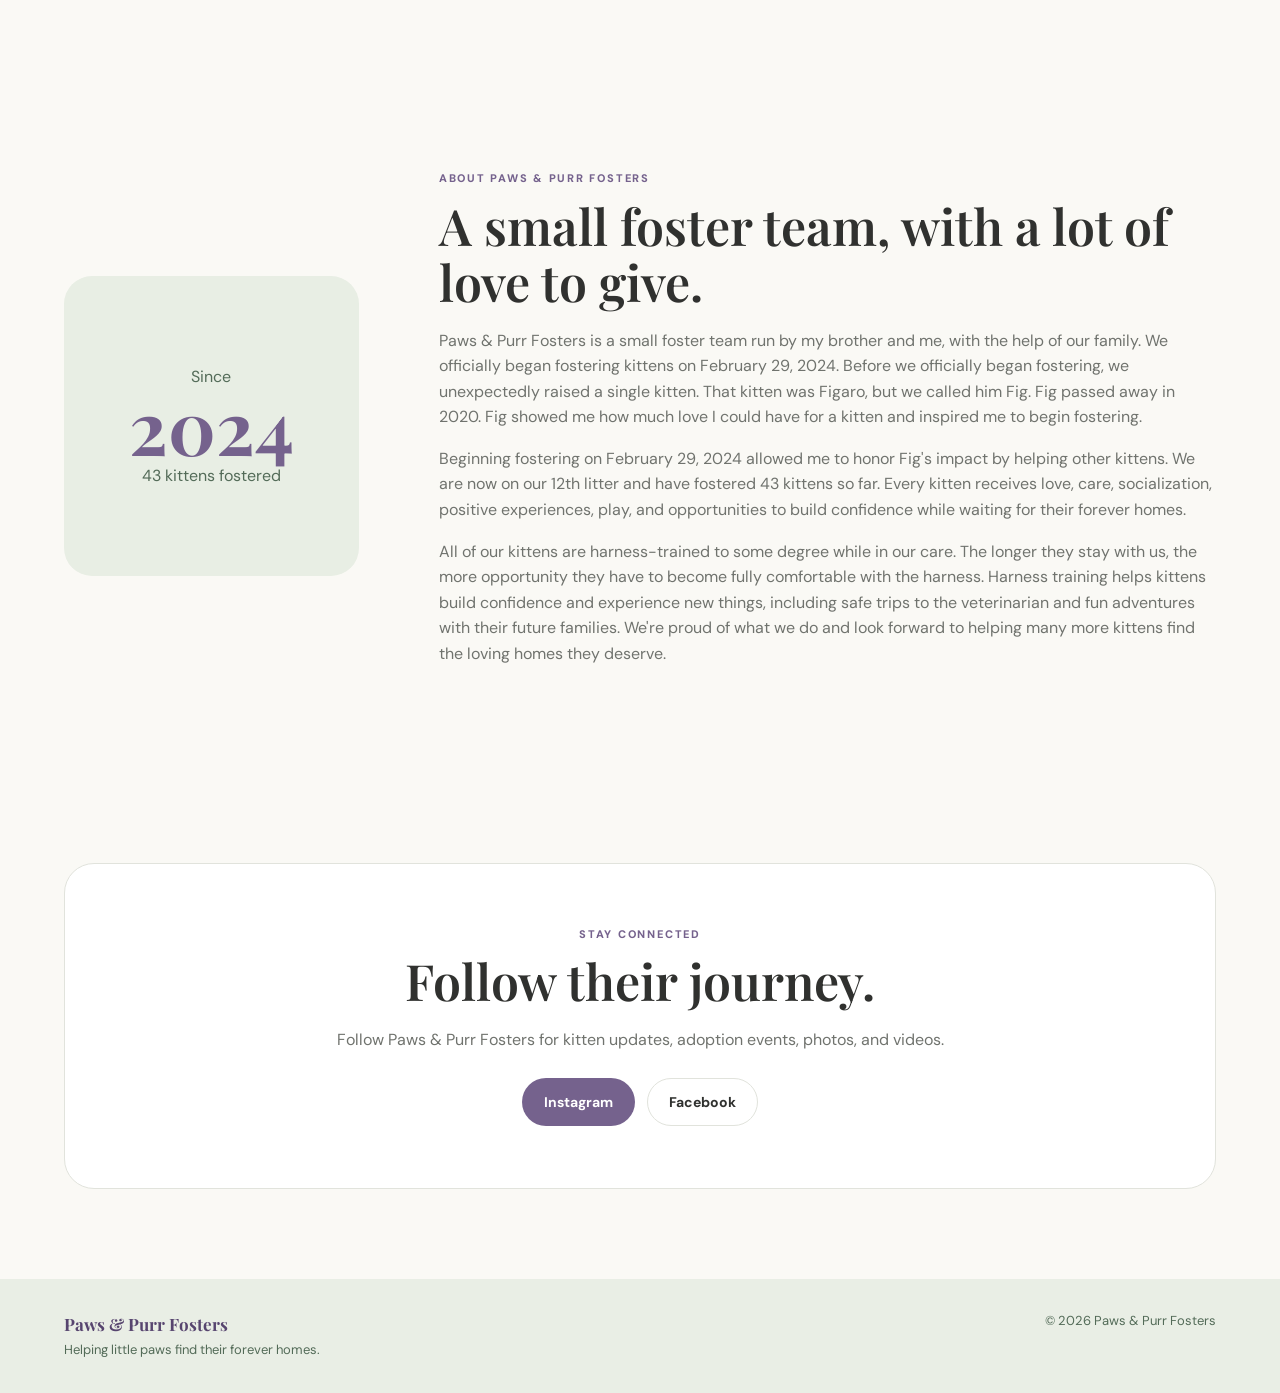
==== commit 97529fe9: "Update adoptable kitten copy and foster layout Co-authored-by: Copilot <223556219+Copilot@users.nore" ====
--- a/index.html
+++ b/index.html
@@ -22,7 +22,7 @@
     <nav class="nav" aria-label="Main navigation">
       <a href="#home">Home</a>
       <a href="all-kittens.html">All Foster Kittens</a>
-      <a href="available-kittens.html">Available Kittens</a>
+      <a href="available-kittens.html">Adoptable Kittens</a>
       <a href="#events">Events</a>
       <a href="#about">About</a>
       <a href="how-to-adopt.html">How to Adopt</a>
@@ -40,7 +40,7 @@
         </p>
         <div class="hero-actions">
           <a class="button primary" href="all-kittens.html">All Foster Kittens</a>
-          <a class="button secondary" href="available-kittens.html">Meet Our Available Kittens</a>
+          <a class="button secondary" href="available-kittens.html">Meet Our Adoptable Kittens</a>
           <a class="button secondary" href="#events">Where to Find Us</a>
           <a class="button secondary" href="how-to-adopt.html">How to Adopt</a>
         </div>
--- a/style.css
+++ b/style.css
@@ -37,27 +37,52 @@
   display: block; border: 1px solid var(--line); border-radius: 22px; background: white; box-shadow: 0 8px 30px rgba(62, 67, 57, .03);
 }
 .status-guide summary {
-  list-style: none; cursor: pointer; padding: 22px 26px; font-size: 1.1rem; font-weight: 700; color: var(--purple-dark);
+  list-style: none; cursor: pointer; display: flex; justify-content: space-between; align-items: flex-start; gap: 18px; padding: 22px 26px; font-size: 1.1rem; font-weight: 700; color: var(--purple-dark);
 }
 .status-guide summary::-webkit-details-marker { display: none; }
+.status-guide-summary { display: flex; flex-direction: column; gap: 4px; }
+.status-guide-title { font-size: 1.1rem; font-weight: 800; }
+.status-guide-subtitle { color: var(--muted); font-size: .92rem; font-weight: 600; }
+.status-guide-chevron {
+  display: inline-flex; align-items: center; justify-content: center; min-width: 22px; font-size: 1.3rem; transition: transform .2s ease;
+}
+.status-guide[open] .status-guide-chevron { transform: rotate(180deg); }
 .status-guide-body { padding: 0 26px 24px; color: var(--muted); }
 .status-guide-body p { margin: 0 0 16px; }
 .status-guide-list { margin: 0 0 18px; padding-left: 1.2rem; display: grid; gap: 10px; }
+.status-guide-status {
+  display: inline-block; padding: 4px 8px; border-radius: 999px; font-size: 11px; font-weight: 800; text-transform: uppercase; letter-spacing: .08em; white-space: nowrap;
+}
+.status-guide-status.status-available { background: #dfeedd; color: #2d6b3b; }
+.status-guide-status.status-returned { background: #e8def6; color: #5a3d7a; }
+.status-guide-status.status-pending { background: #f8dfe7; color: #8f3358; }
+.status-guide-status.status-almost { background: #dfeeff; color: #245a96; }
+.status-guide-status.status-coming-soon { background: #f8efb4; color: #786200; }
+.status-guide-status.status-adopted { background: #f6d2d2; color: #8d2a2a; }
 .status-guide-note {
   margin-top: 12px; padding-top: 16px; border-top: 1px solid var(--line); font-weight: 600; color: var(--ink);
 }
 .status-badge {
   display: inline-block; padding: 5px 10px; border-radius: 999px; font-size: 11px; font-weight: 800; text-transform: uppercase; letter-spacing: .08em;
 }
-.status-available { background: var(--sage-light); color: var(--sage-dark); }
-.status-returned { background: #f4e7d2; color: #8b5e1c; }
-.status-pending { background: #dfeaf8; color: #3c5f93; }
-.status-almost { background: #f2ebe5; color: #8a5d28; }
-.status-pre-adopted { background: #f9d9d9; color: #8d2b2b; }
-.status-coming-soon { background: #f4ebf5; color: #775d87; }
-.status-adopted { background: #f7d9d9; color: #8d2b2b; }
+.status-available { background: #dfeedd; color: #2d6b3b; }
+.status-returned { background: #e8def6; color: #5a3d7a; }
+.status-pending { background: #f8dfe7; color: #8f3358; }
+.status-almost { background: #dfeeff; color: #245a96; }
+.status-pre-adopted { background: #f8dfe7; color: #8f3358; }
+.status-coming-soon { background: #f8efb4; color: #786200; }
+.status-adopted { background: #f6d2d2; color: #8d2a2a; }
 .empty-state {
   width: 100%; padding: 50px 20px; border-radius: 22px; border: 1px dashed rgba(117,98,141,.38); background: rgba(255,255,255,.5); text-align: center; color: var(--muted);
+}
+.adoption-policy-box {
+  margin: 0 0 28px; padding: 22px 24px; border: 1px solid var(--line); border-radius: 22px; background: rgba(255,255,255,.75); box-shadow: 0 8px 30px rgba(62,67,57,.03);
+}
+.adoption-policy-box h3 {
+  margin: 0 0 8px; font-size: 28px;
+}
+.adoption-policy-box p {
+  margin: 0; color: var(--muted);
 }
 .site-header {
   position: sticky;
@@ -170,13 +195,31 @@
 .text-link, .card-link { color: var(--purple-dark); font-weight: 700; font-size: 14px; }
 
 .kitten-grid { display: grid; grid-template-columns: repeat(3, 1fr); gap: 22px; }
-.kitten-track { display: flex; gap: 22px; overflow-x: auto; padding: 2px 2px 18px; scroll-snap-type: x mandatory; scroll-behavior: smooth; scrollbar-color: var(--sage) var(--sage-light); scrollbar-width: thin; }
+.litter-group { display: grid; gap: 22px; margin-bottom: 42px; }
+.litter-heading { margin: 0 0 6px; color: var(--purple-dark); font-size: clamp(24px, 2vw, 34px); }
+.litter-track-wrap { position: relative; }
+.litter-track {
+  display: flex; gap: 22px; overflow-x: auto; padding: 4px 48px 12px 0; scroll-snap-type: x proximity; scroll-behavior: smooth; scrollbar-color: var(--sage) var(--sage-light); scrollbar-width: thin; -webkit-overflow-scrolling: touch;
+}
+.litter-track::-webkit-scrollbar { height: 8px; }
+.litter-track::-webkit-scrollbar-thumb { background: rgba(156,175,145,.7); border-radius: 999px; }
 .kitten-card {
-  flex: 0 0 calc((100% - 44px) / 3);
-  min-width: 260px;
+  flex: 0 0 280px;
+  min-width: 280px;
+  max-width: 280px;
   scroll-snap-align: start;
   background: white; border: 1px solid var(--line); border-radius: var(--radius);
   overflow: hidden; box-shadow: 0 8px 30px rgba(62,67,57,.04);
+}
+.litter-arrow {
+  position: absolute; top: 50%; transform: translateY(-50%); width: 40px; height: 40px; border: 1px solid var(--line); border-radius: 50%; background: rgba(255,255,255,.9); color: var(--purple-dark); font-size: 26px; line-height: 1; cursor: pointer; box-shadow: 0 8px 20px rgba(62,67,57,.08); z-index: 2;
+}
+.litter-arrow-prev { left: 0; }
+.litter-arrow-next { right: 0; }
+@media (max-width: 760px) {
+  .litter-track { padding-right: 0; }
+  .litter-arrow { display: none; }
+  .kitten-card { flex-basis: min(78vw, 340px); min-width: min(78vw, 340px); max-width: min(78vw, 340px); }
 }
 .kitten-carousel-controls { display: flex; gap: 8px; }
 .carousel-button { width: 42px; height: 42px; flex: 0 0 auto; display: grid; place-items: center; border: 1px solid var(--line); border-radius: 50%; background: white; color: var(--purple-dark); font-size: 27px; line-height: 1; cursor: pointer; }
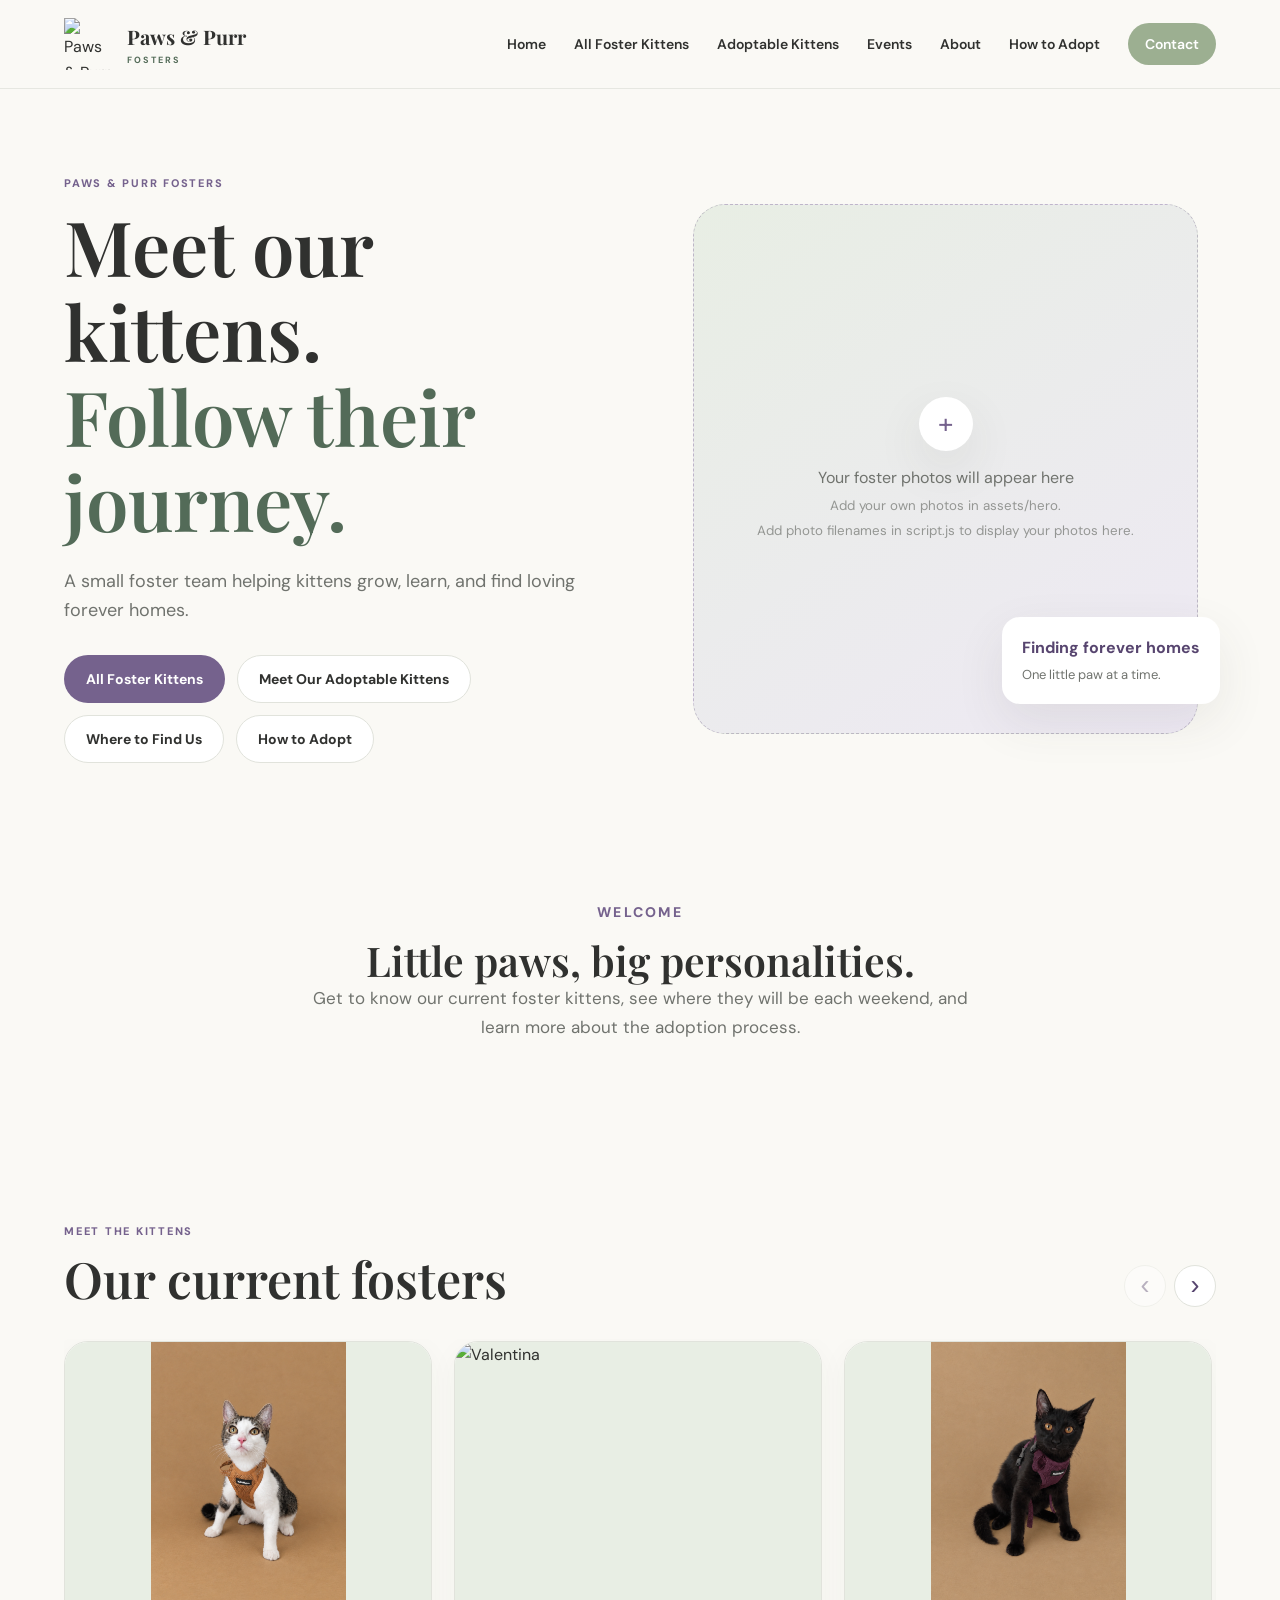
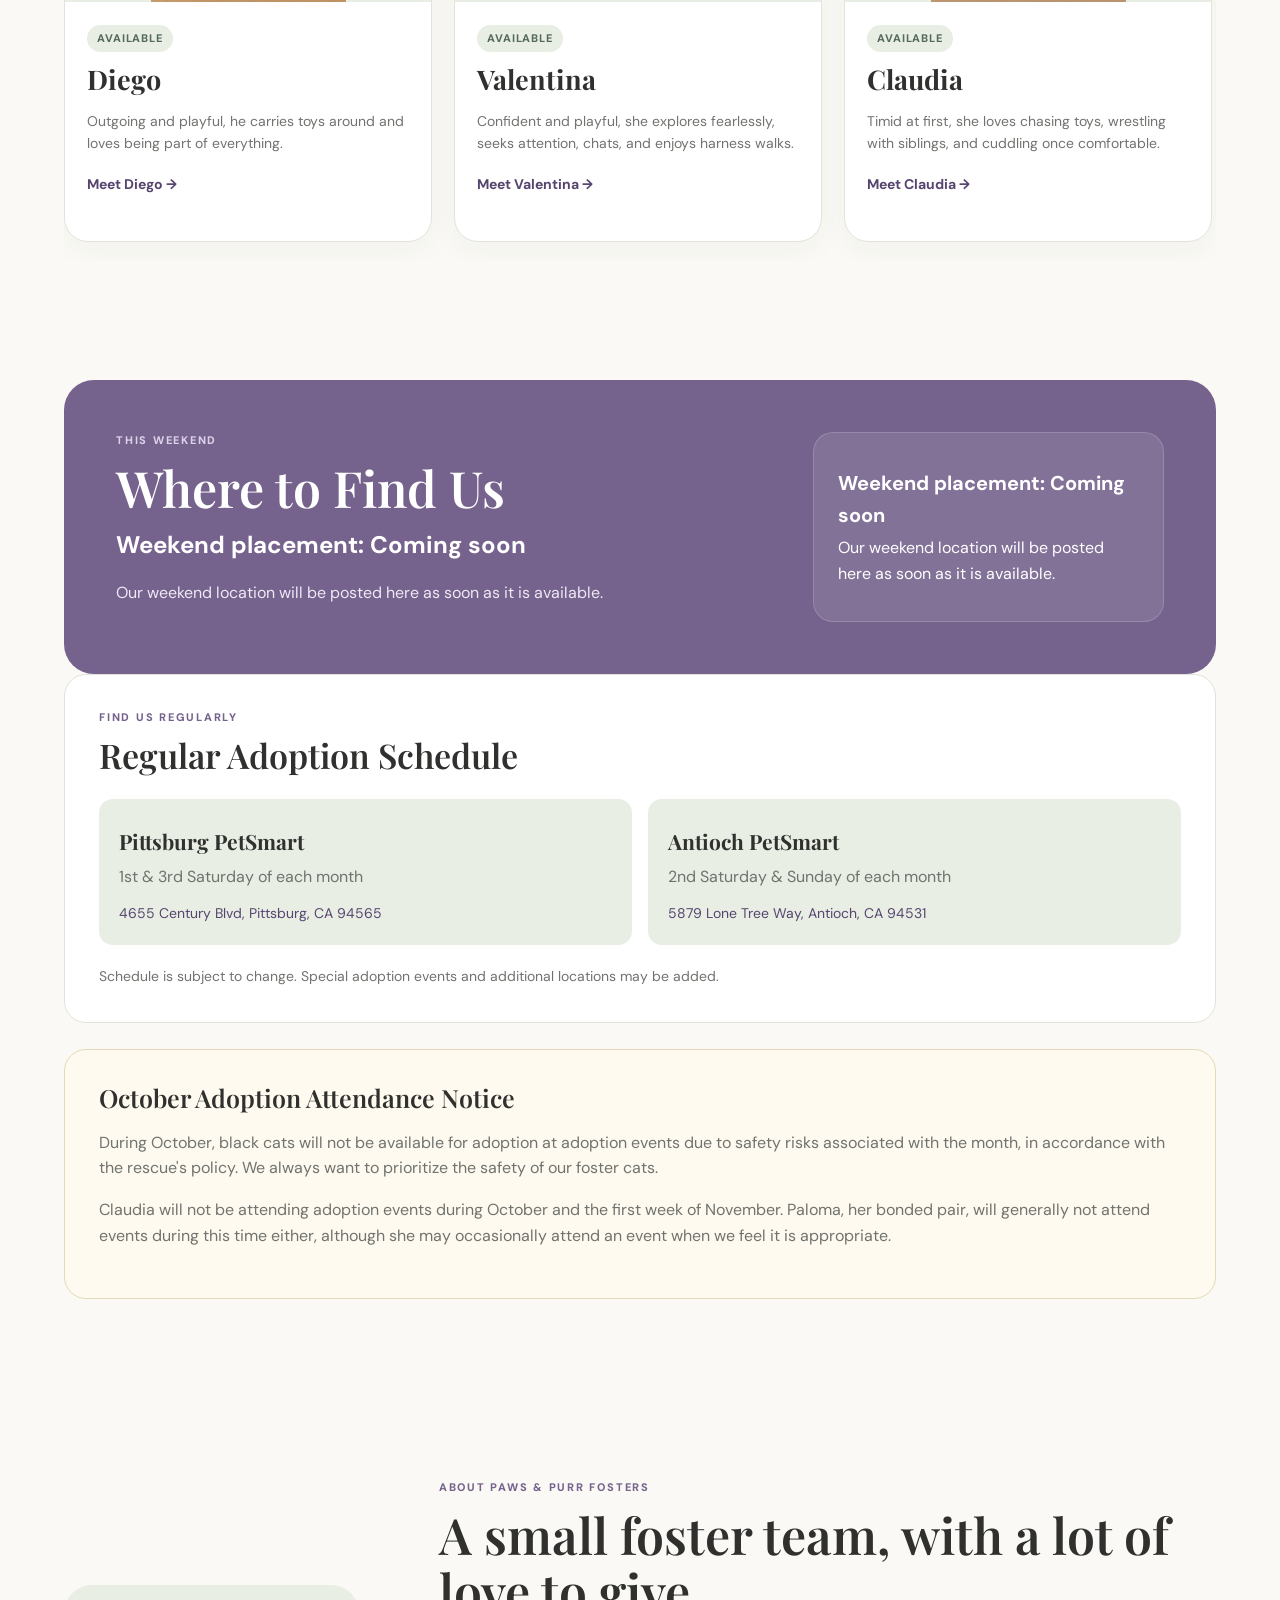
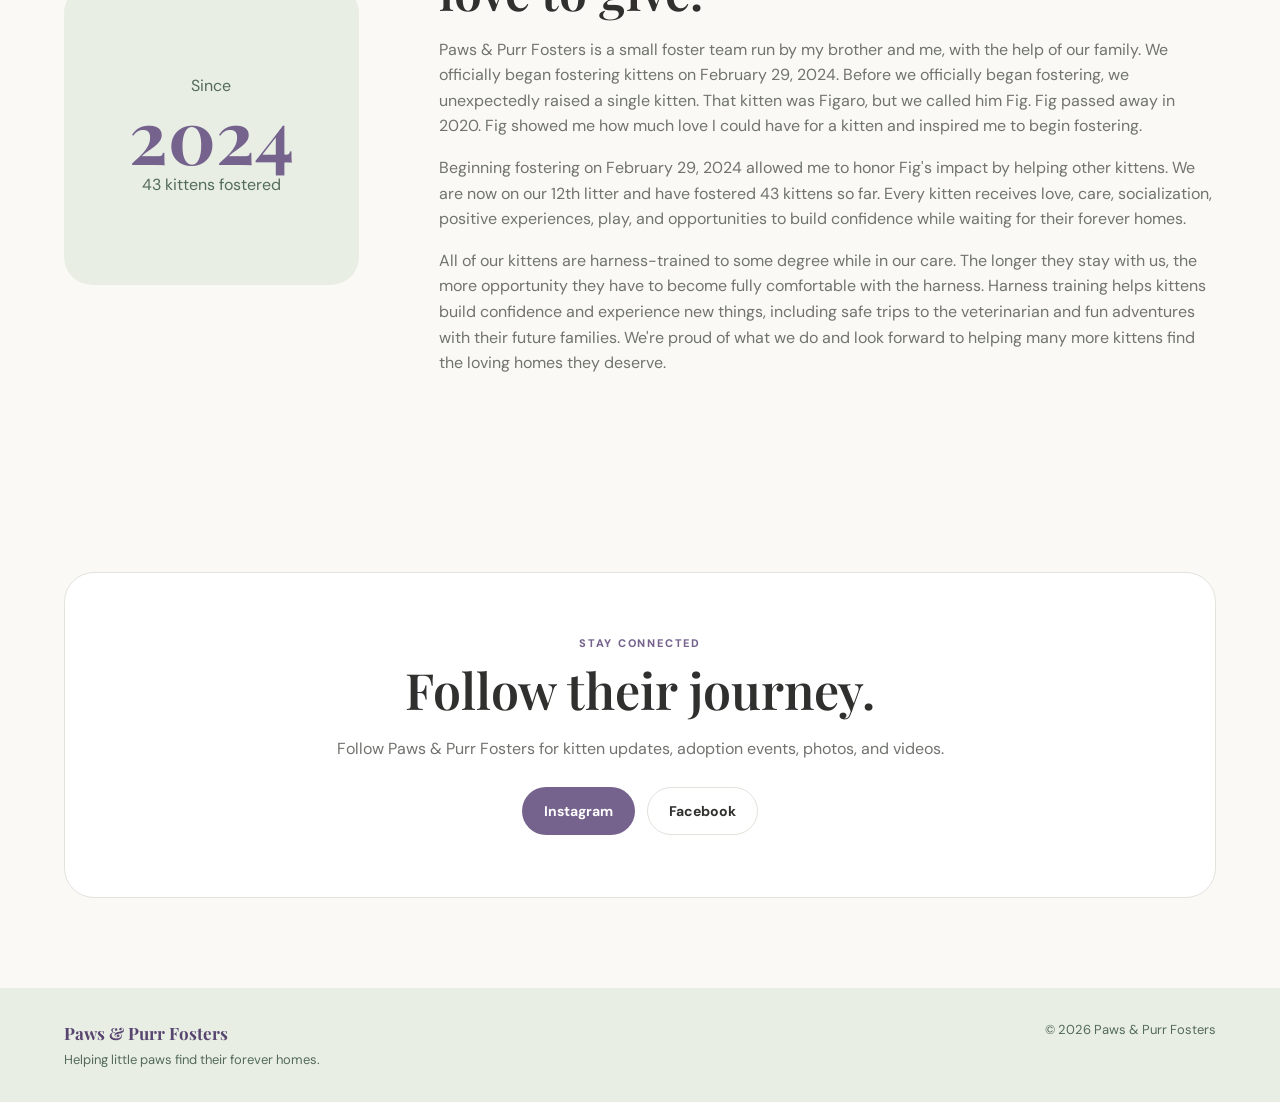
==== commit 9d2bd561: "Use shared descriptions on homepage cards Co-authored-by: Copilot <223556219+Copilot@users.noreply.g" ====
--- a/index.html
+++ b/index.html
@@ -129,6 +129,7 @@
   </footer>
 
   <script src="kitten-data.js"></script>
+  <script src="kitten-card-descriptions.js"></script>
   <script src="event-data.js"></script>
   <script src="script.js"></script>
 </body>
--- a/style.css
+++ b/style.css
@@ -195,32 +195,18 @@
 .text-link, .card-link { color: var(--purple-dark); font-weight: 700; font-size: 14px; }
 
 .kitten-grid { display: grid; grid-template-columns: repeat(3, 1fr); gap: 22px; }
-.litter-group { display: grid; gap: 22px; margin-bottom: 42px; }
-.litter-heading { margin: 0 0 6px; color: var(--purple-dark); font-size: clamp(24px, 2vw, 34px); }
-.litter-track-wrap { position: relative; }
-.litter-track {
-  display: flex; gap: 22px; overflow-x: auto; padding: 4px 48px 12px 0; scroll-snap-type: x proximity; scroll-behavior: smooth; scrollbar-color: var(--sage) var(--sage-light); scrollbar-width: thin; -webkit-overflow-scrolling: touch;
-}
-.litter-track::-webkit-scrollbar { height: 8px; }
-.litter-track::-webkit-scrollbar-thumb { background: rgba(156,175,145,.7); border-radius: 999px; }
+.all-litters { display: grid; grid-template-columns: minmax(0, 1fr); gap: 42px; }
+.all-litters__group { display: grid; gap: 22px; }
+.all-litters__heading { margin: 0 0 6px; color: var(--purple-dark); font-size: clamp(24px, 2vw, 34px); }
+.all-litters__carousel { min-width: 0; }
+.all-litters__cards { display: grid; grid-template-columns: repeat(auto-fit, minmax(min(100%, 220px), 1fr)); gap: 22px; }
+.all-litters__arrow { display: none; }
 .kitten-card {
-  flex: 0 0 280px;
-  min-width: 280px;
-  max-width: 280px;
-  scroll-snap-align: start;
   background: white; border: 1px solid var(--line); border-radius: var(--radius);
   overflow: hidden; box-shadow: 0 8px 30px rgba(62,67,57,.04);
 }
-.litter-arrow {
-  position: absolute; top: 50%; transform: translateY(-50%); width: 40px; height: 40px; border: 1px solid var(--line); border-radius: 50%; background: rgba(255,255,255,.9); color: var(--purple-dark); font-size: 26px; line-height: 1; cursor: pointer; box-shadow: 0 8px 20px rgba(62,67,57,.08); z-index: 2;
-}
-.litter-arrow-prev { left: 0; }
-.litter-arrow-next { right: 0; }
-@media (max-width: 760px) {
-  .litter-track { padding-right: 0; }
-  .litter-arrow { display: none; }
-  .kitten-card { flex-basis: min(78vw, 340px); min-width: min(78vw, 340px); max-width: min(78vw, 340px); }
-}
+.kitten-track { display: flex; gap: 22px; overflow-x: auto; padding: 2px 2px 18px; scroll-snap-type: x mandatory; scroll-behavior: smooth; scrollbar-color: var(--sage) var(--sage-light); scrollbar-width: thin; -webkit-overflow-scrolling: touch; }
+.kitten-track .kitten-card { flex: 0 0 calc((100% - 44px) / 3); min-width: 260px; scroll-snap-align: start; }
 .kitten-carousel-controls { display: flex; gap: 8px; }
 .carousel-button { width: 42px; height: 42px; flex: 0 0 auto; display: grid; place-items: center; border: 1px solid var(--line); border-radius: 50%; background: white; color: var(--purple-dark); font-size: 27px; line-height: 1; cursor: pointer; }
 .carousel-button:hover:not(:disabled) { background: var(--purple); color: white; border-color: var(--purple); }
@@ -235,6 +221,7 @@
   background: var(--sage-light); color: var(--sage-dark);
   font-size: 11px; font-weight: 800; text-transform: uppercase; letter-spacing: .08em;
 }
+.status.status-returned { background: #e8def6; color: #5a3d7a; }
 .card-content p { color: var(--muted); font-size: 14px; margin: 8px 0 17px; }
 
 .event { padding-top: 30px; }
@@ -313,12 +300,23 @@
 .adoption-resource-links a { color: var(--purple-dark); font-weight: 700; text-decoration: underline; text-underline-offset: 3px; }
 .adoption-disclaimer { max-width: 850px; margin: 28px auto 0; padding-top: 20px; border-top: 1px solid var(--line); color: var(--muted); font-size: 13px; }
 
+@media (max-width: 1100px) {
+  .all-litters__carousel { display: grid; grid-template-columns: 42px minmax(0, 1fr) 42px; align-items: center; gap: 8px; }
+  .all-litters__arrow { display: grid; }
+  .all-litters__cards {
+    display: flex; min-width: 0; flex-wrap: nowrap; gap: 22px; overflow-x: auto; padding-bottom: 12px;
+    scroll-snap-type: x mandatory; scroll-behavior: smooth; scrollbar-color: var(--sage) var(--sage-light);
+    scrollbar-width: thin; -webkit-overflow-scrolling: touch;
+  }
+  .all-litters__cards > .kitten-card { flex: 0 0 min(100%, 350px); scroll-snap-align: start; }
+}
 @media (max-width: 850px) {
   .menu-toggle { display: block; }
   .nav {
     display: none; position: absolute; top: 79px; left: 0; right: 0;
     padding: 18px 22px 24px; background: var(--cream);
     border-bottom: 1px solid var(--line); flex-direction: column; align-items: stretch; gap: 8px;
+    .kitten-track .kitten-card { flex-basis: min(78vw, 350px); }
   }
   .nav.open { display: flex; }
   .nav a { padding: 10px; }
@@ -339,7 +337,6 @@
 }
 
 @media (max-width: 850px) {
-  .kitten-card { flex-basis: min(78vw, 350px); }
   .schedule-locations { grid-template-columns: 1fr; }
   .event-panels { gap: 18px; }
 }
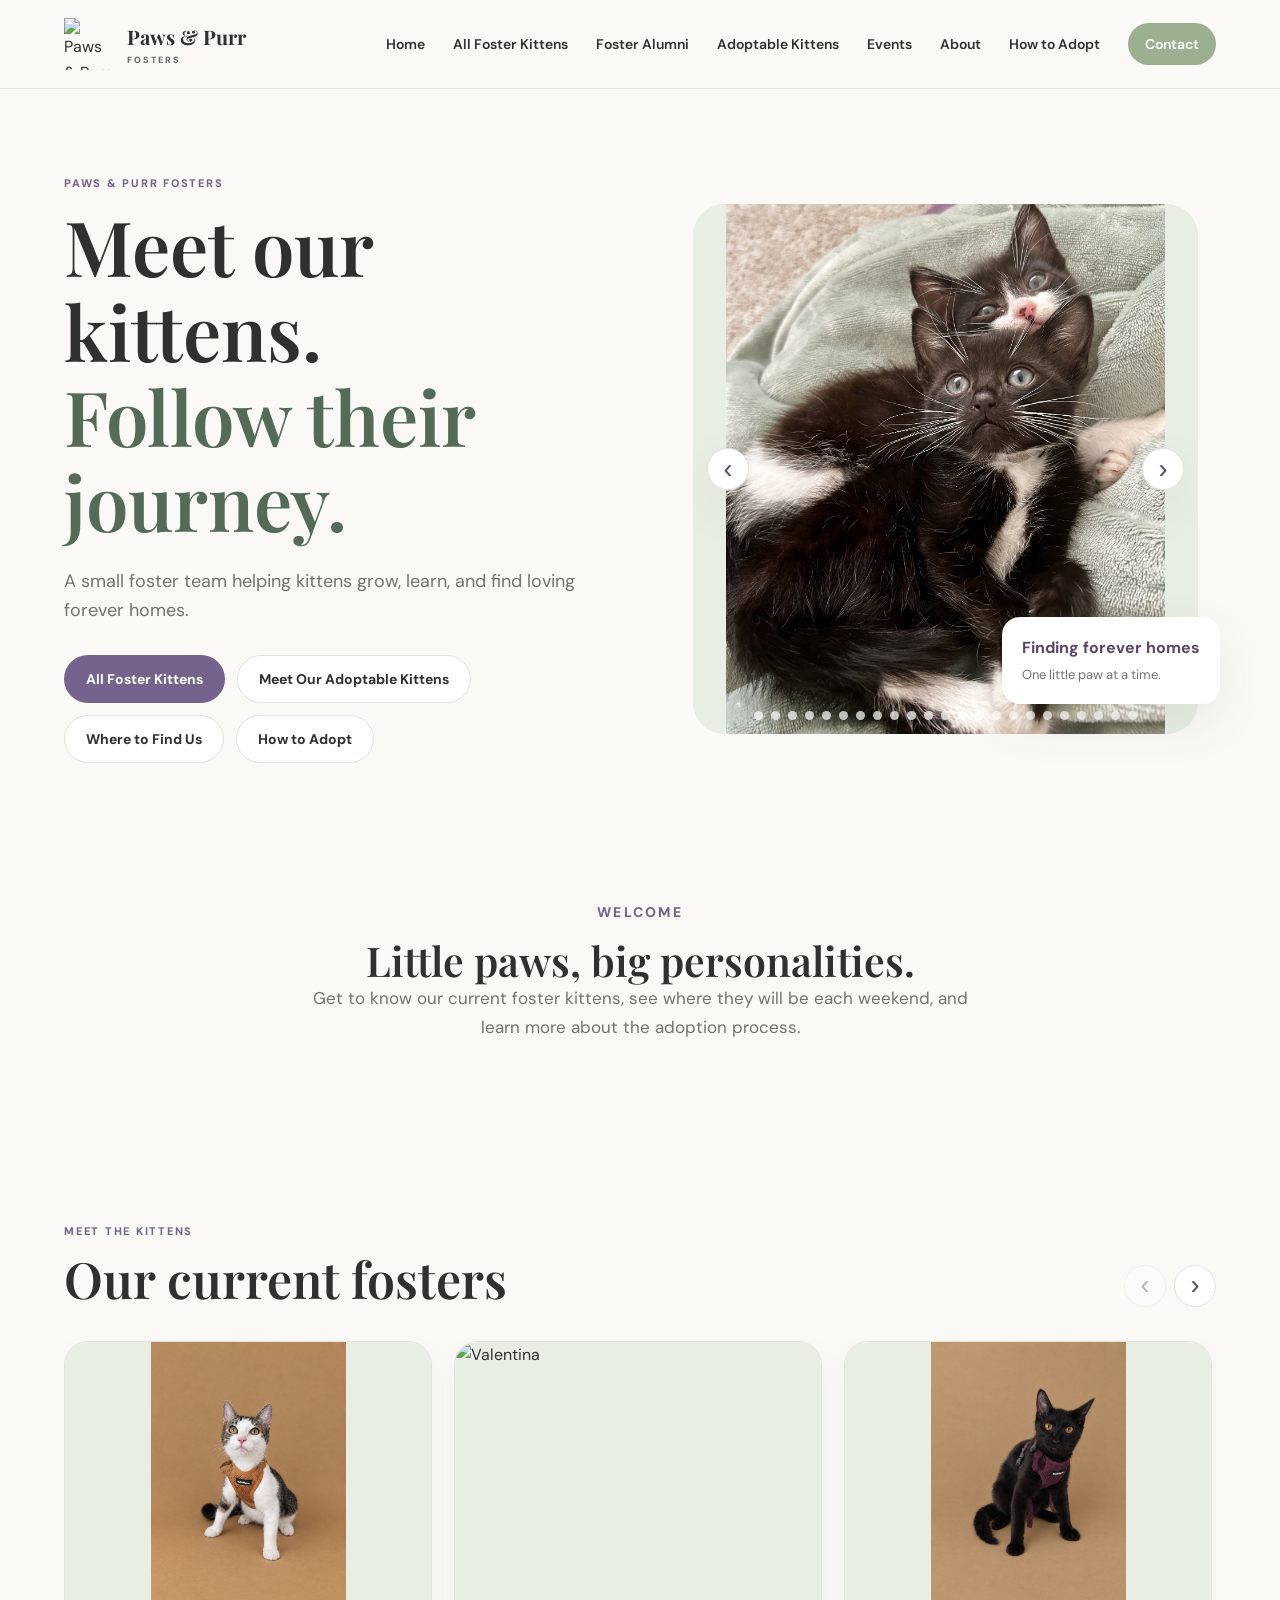
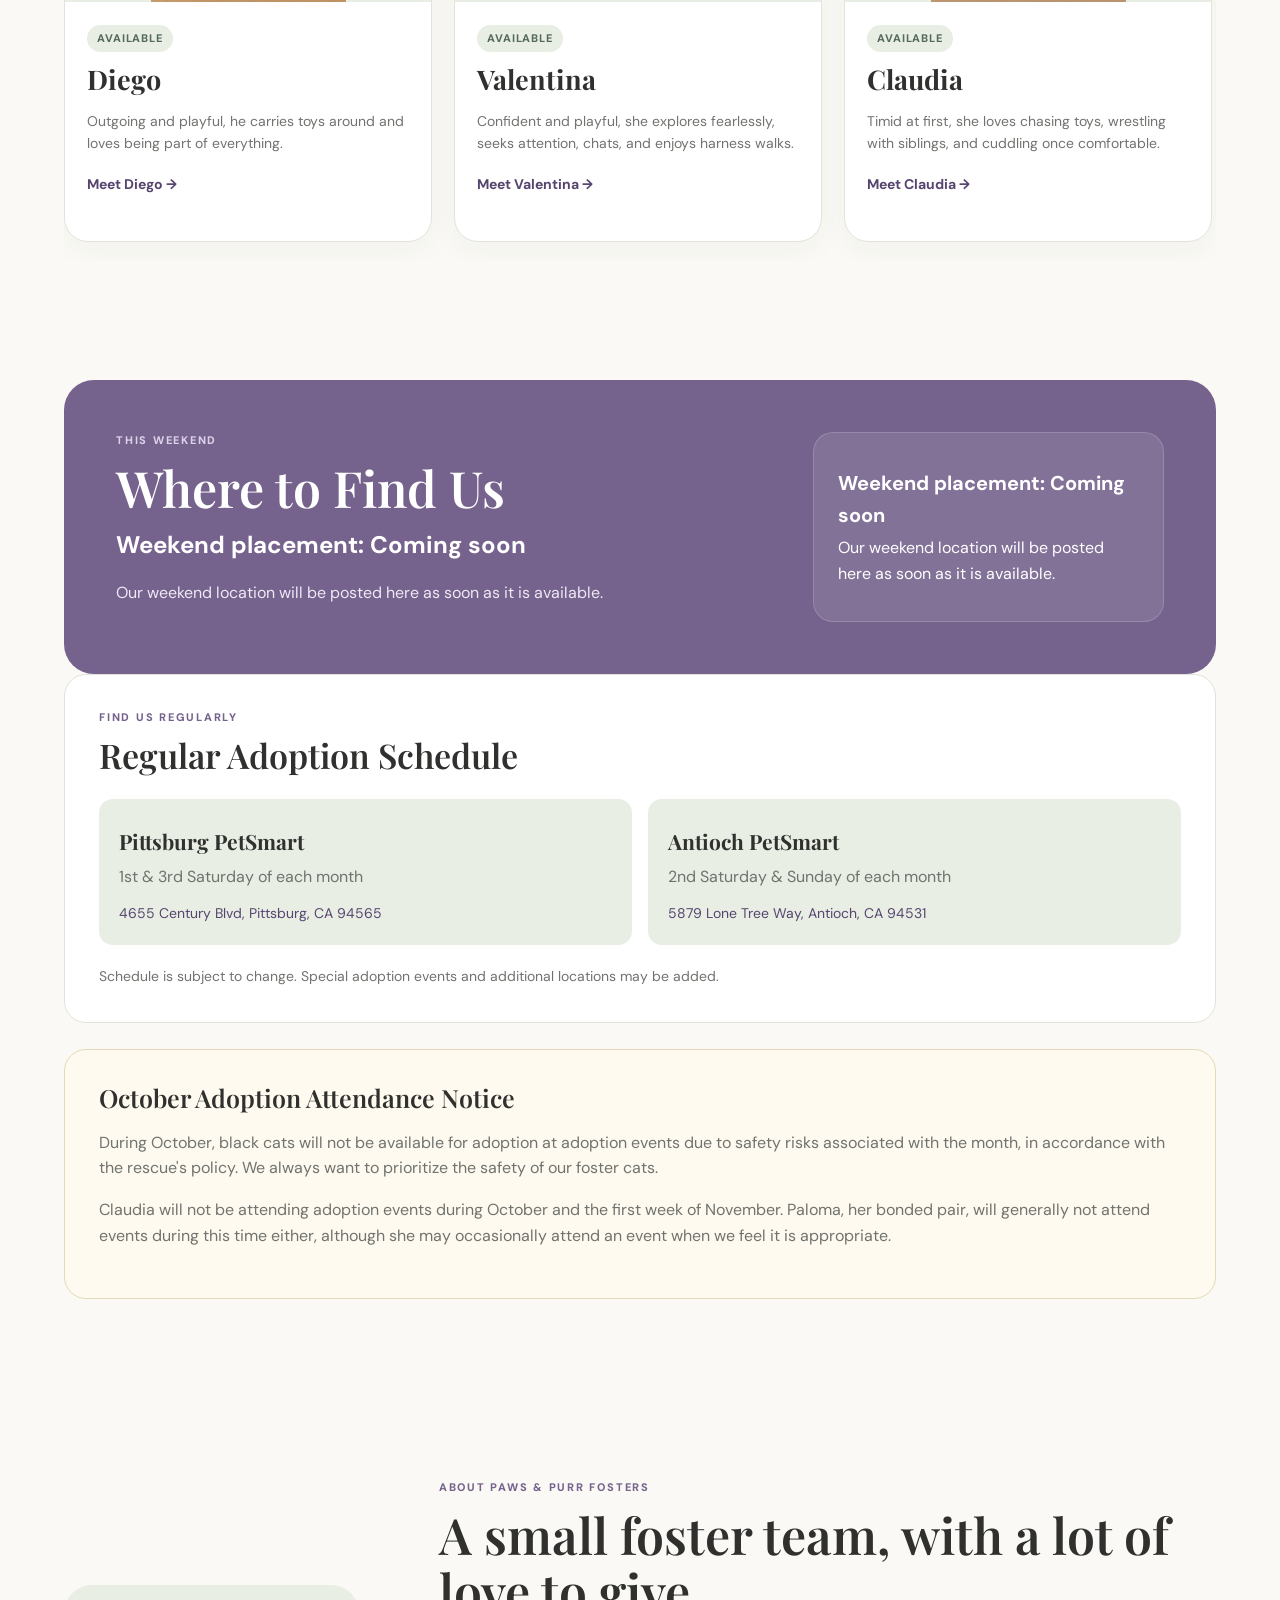
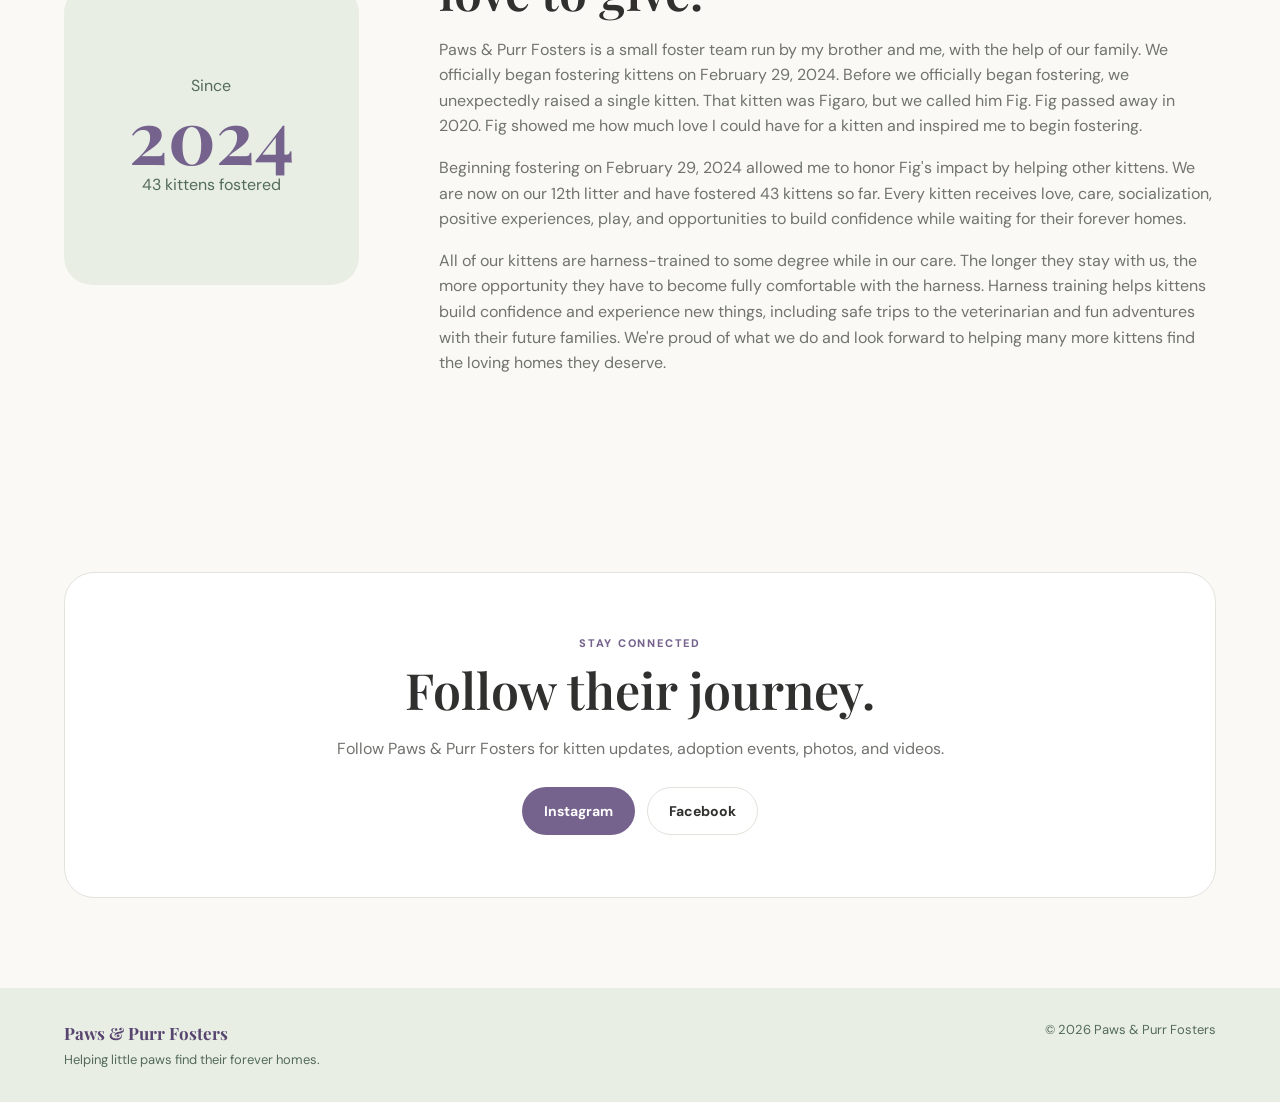
==== commit e537a5aa: "Add Foster Alumni page Co-authored-by: Copilot <223556219+Copilot@users.noreply.github.com>" ====
--- a/index.html
+++ b/index.html
@@ -22,6 +22,7 @@
     <nav class="nav" aria-label="Main navigation">
       <a href="#home">Home</a>
       <a href="all-kittens.html">All Foster Kittens</a>
+      <a href="foster-alumni.html">Foster Alumni</a>
       <a href="available-kittens.html">Adoptable Kittens</a>
       <a href="#events">Events</a>
       <a href="#about">About</a>
--- a/style.css
+++ b/style.css
@@ -355,3 +355,42 @@
   .adoption-step-number { width: 34px; height: 34px; }
   .adoption-step h2 { font-size: 24px; }
 }
+
+.alumni-litters { display: grid; gap: 42px; }
+.foster-page-intro .page-actions { gap: 12px; flex-wrap: wrap; }
+.alumni-litter { min-width: 0; }
+.alumni-litter-heading { display: flex; justify-content: space-between; align-items: center; gap: 16px; margin-bottom: 18px; }
+.alumni-litter-heading h2 { margin: 0; color: var(--purple-dark); font-size: clamp(25px, 3vw, 36px); }
+.alumni-carousel-controls { display: flex; gap: 8px; flex: 0 0 auto; }
+.alumni-arrow { display: grid; }
+.alumni-cards {
+  display: flex; min-width: 0; flex-wrap: nowrap; gap: 22px; overflow-x: auto; padding: 2px 2px 14px;
+  scroll-snap-type: x mandatory; scroll-behavior: smooth; scrollbar-color: var(--sage) var(--sage-light);
+  scrollbar-width: thin; -webkit-overflow-scrolling: touch;
+}
+.alumni-card { flex: 0 0 clamp(220px, calc((100% - 44px) / 3), 320px); min-width: 0; scroll-snap-align: start; }
+.alumni-main-photo { position: relative; }
+.alumni-main-photo > img { object-fit: contain; }
+.alumni-birthday-cake {
+  position: absolute; top: 12px; right: 12px; display: grid; place-items: center;
+  width: 38px; height: 38px; border: 1px solid rgba(117,98,141,.22); border-radius: 50%;
+  background: rgba(255,255,255,.94); box-shadow: 0 4px 14px rgba(62,67,57,.1); font-size: 21px;
+}
+.alumni-card-content h3 { margin: 0 0 15px; }
+.alumni-details { display: grid; gap: 9px; margin: 0; }
+.alumni-details > div { display: flex; justify-content: space-between; gap: 12px; }
+.alumni-details dt { color: var(--muted); font-size: 13px; }
+.alumni-details dd { margin: 0; text-align: right; font-size: 13px; font-weight: 700; }
+.alumni-gallery { display: flex; gap: 8px; overflow-x: auto; margin-top: 17px; padding-bottom: 4px; }
+.alumni-gallery img { width: 62px; height: 62px; flex: 0 0 62px; border-radius: 10px; background: var(--sage-light); object-fit: contain; }
+.alumni-companion { display: inline-block; margin-top: 16px; color: var(--purple-dark); font-size: 13px; font-weight: 700; text-decoration: underline; text-underline-offset: 3px; }
+.alumni-celebration { margin: 16px 0 0; padding: 10px 12px; border-radius: 12px; background: var(--purple-light); color: var(--purple-dark); font-size: 13px; font-weight: 700; }
+.alumni-gotcha { background: var(--sage-light); color: var(--sage-dark); }
+
+@media (max-width: 500px) {
+  .alumni-litter-heading { align-items: flex-start; }
+  .alumni-carousel-controls { gap: 5px; }
+  .alumni-arrow { width: 36px; height: 36px; }
+  .alumni-cards { gap: 14px; }
+  .alumni-card { flex-basis: min(76vw, 310px); }
+}
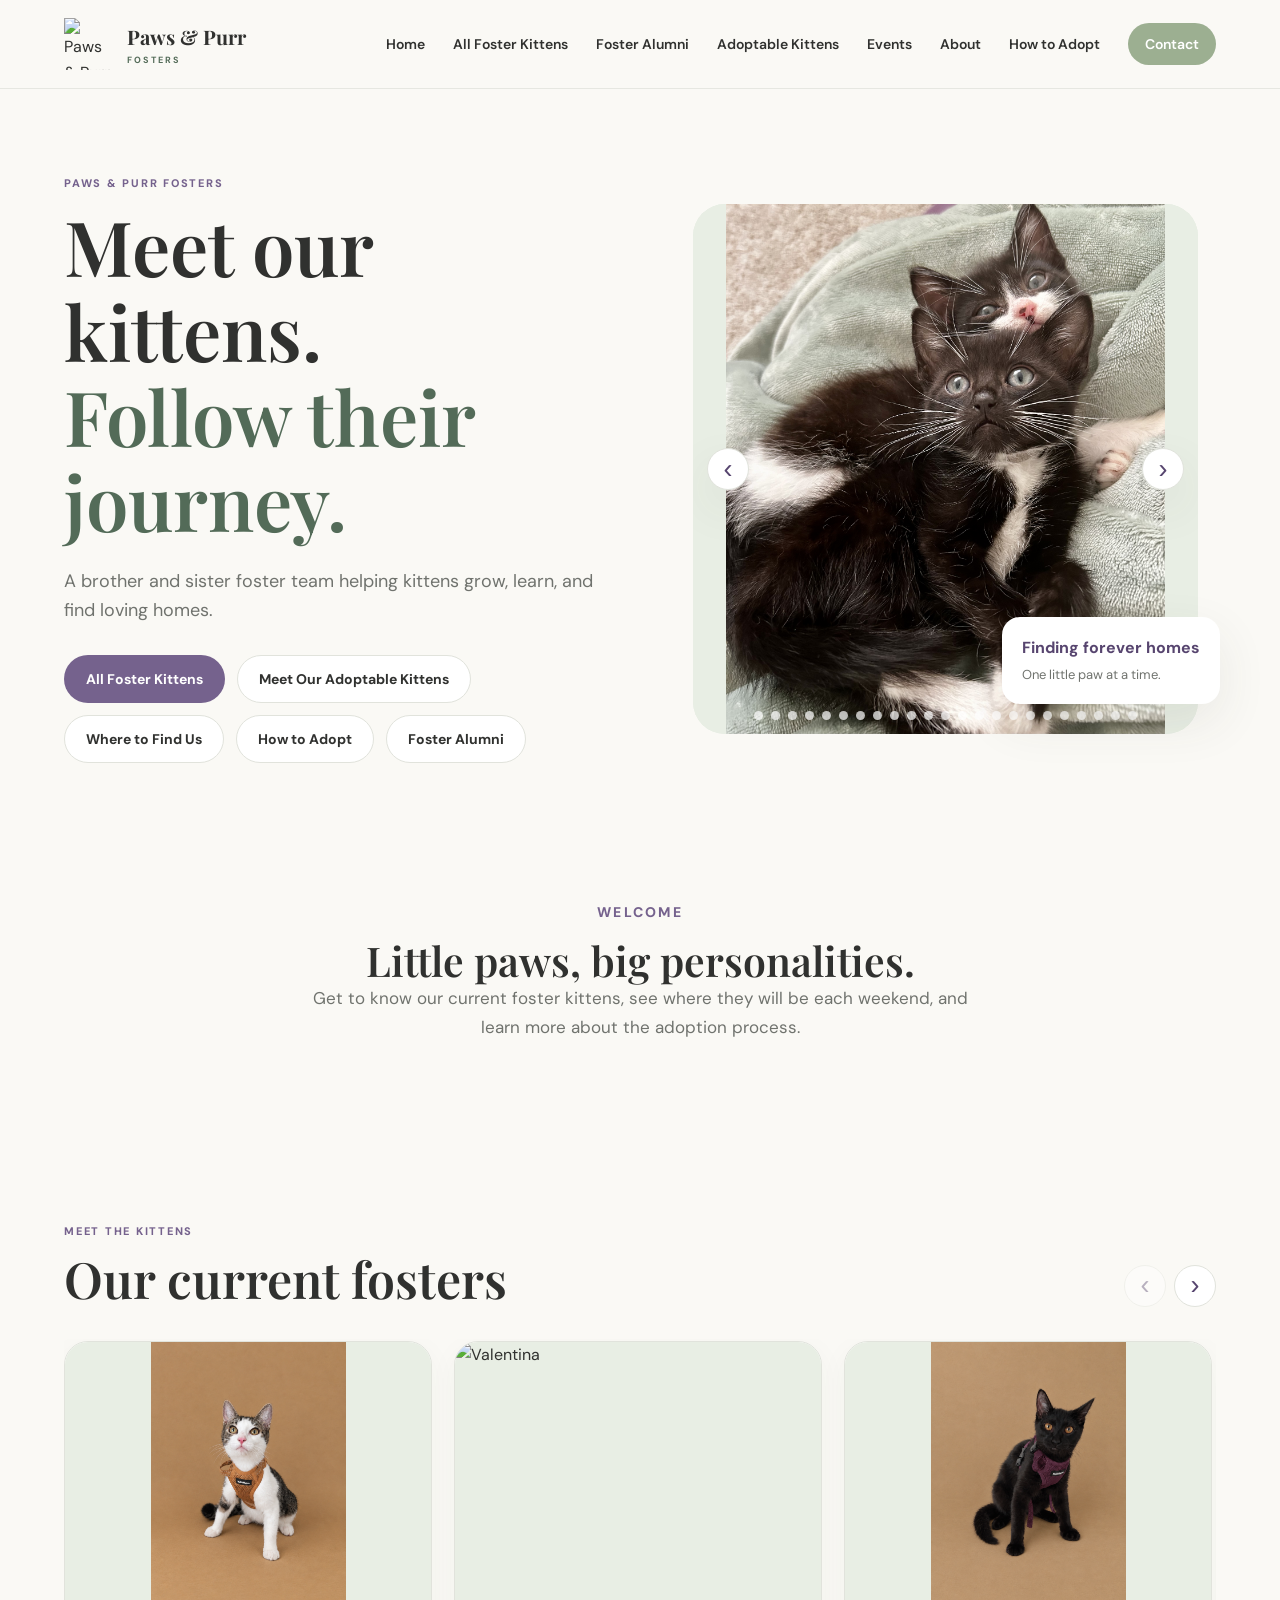
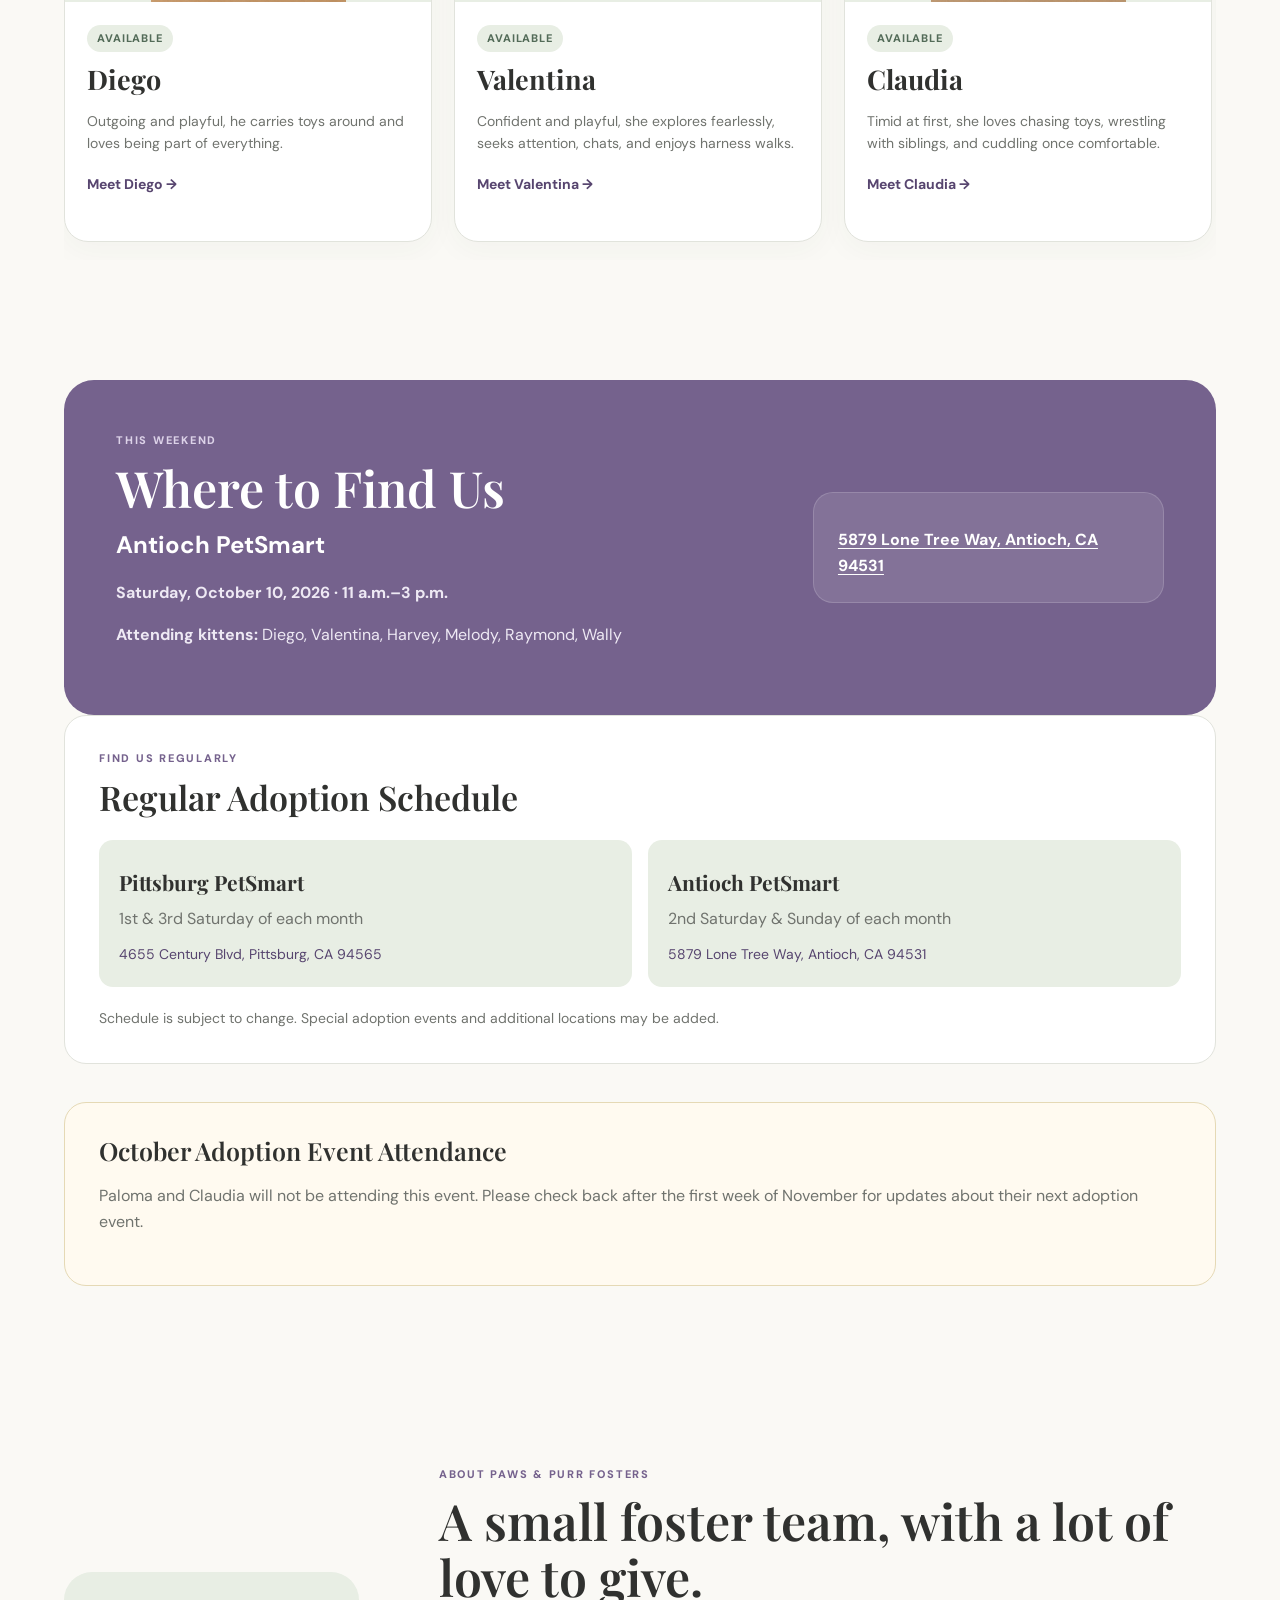
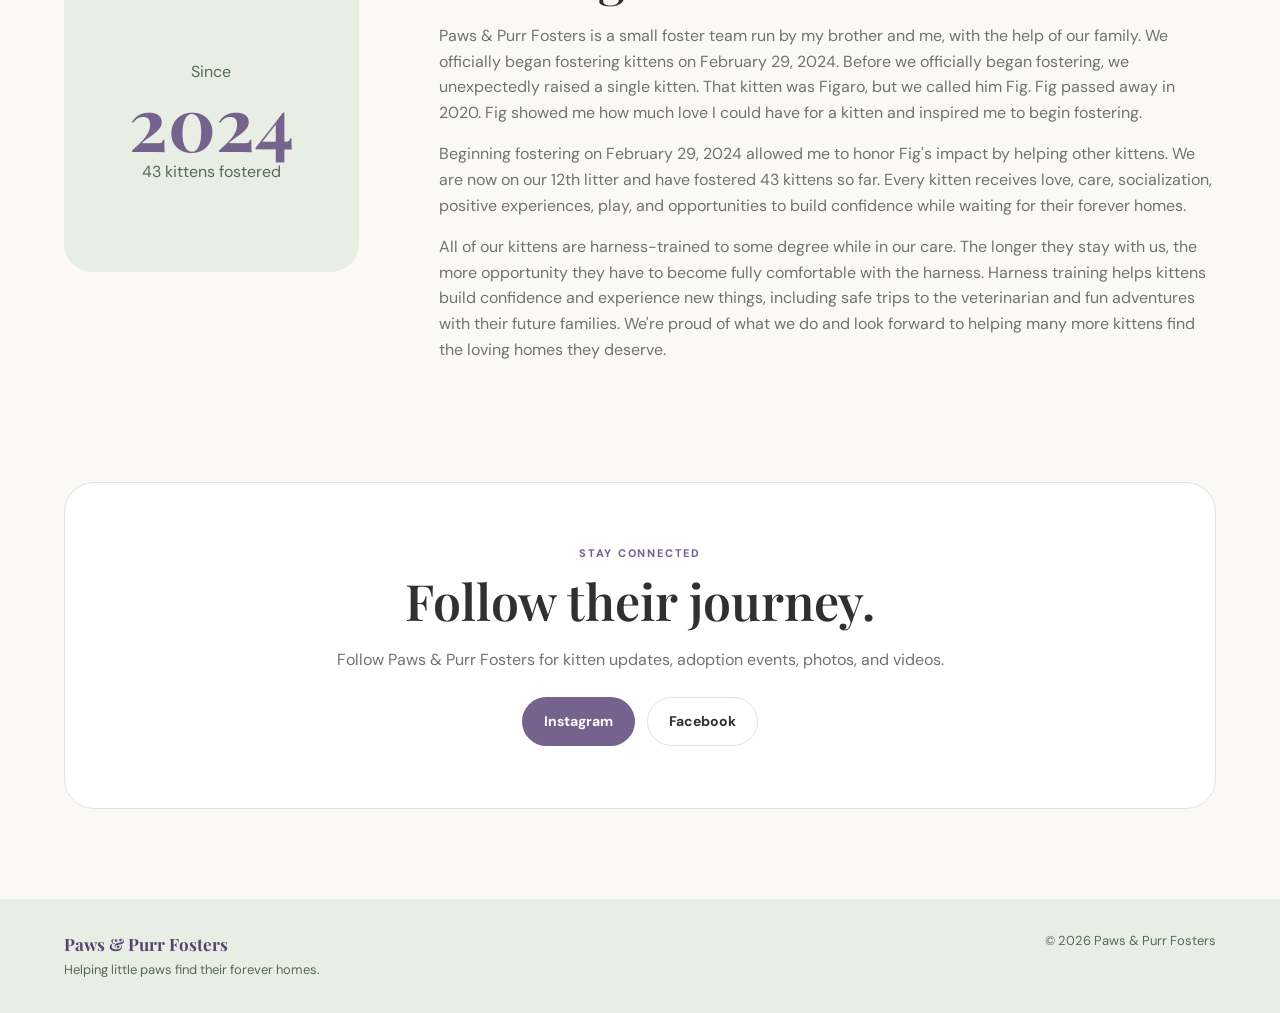
==== commit 93743b08: "Update homepage information and alumni layout Co-authored-by: Copilot <223556219+Copilot@users.norep" ====
--- a/index.html
+++ b/index.html
@@ -37,13 +37,14 @@
         <p class="eyebrow">Paws &amp; Purr Fosters</p>
         <h1>Meet our kittens.<br><span>Follow their journey.</span></h1>
         <p class="hero-text">
-          A small foster team helping kittens grow, learn, and find loving forever homes.
+          A brother and sister foster team helping kittens grow, learn, and find loving homes.
         </p>
         <div class="hero-actions">
           <a class="button primary" href="all-kittens.html">All Foster Kittens</a>
           <a class="button secondary" href="available-kittens.html">Meet Our Adoptable Kittens</a>
           <a class="button secondary" href="#events">Where to Find Us</a>
           <a class="button secondary" href="how-to-adopt.html">How to Adopt</a>
+          <a class="button secondary" href="foster-alumni.html">Foster Alumni</a>
         </div>
       </div>
 
@@ -131,6 +132,7 @@
 
   <script src="kitten-data.js"></script>
   <script src="kitten-card-descriptions.js"></script>
+  <script src="alumni-data.js"></script>
   <script src="event-data.js"></script>
   <script src="script.js"></script>
 </body>
--- a/style.css
+++ b/style.css
@@ -110,6 +110,7 @@
   background: transparent;
 }
 .nav { display: flex; align-items: center; gap: 28px; font-size: 14px; font-weight: 600; }
+.nav a:not(.nav-button) { color: var(--ink); }
 .nav a:hover, .text-link:hover, .card-link:hover { color: var(--purple); }
 .nav-button { padding: 10px 17px; border-radius: 999px; background: var(--sage); color: white; }
 .menu-toggle { display: none; border: 0; background: none; font-size: 25px; color: var(--purple-dark); }
@@ -225,7 +226,7 @@
 .card-content p { color: var(--muted); font-size: 14px; margin: 8px 0 17px; }
 
 .event { padding-top: 30px; }
-.event-panels { display: grid; gap: 26px; }
+.event-panels { display: grid; gap: 38px; }
 .schedule-panel, .special-event-panel, .october-notice { padding: 34px; border: 1px solid var(--line); border-radius: 22px; background: white; }
 .schedule-panel h2, .special-event-panel h2, .october-notice h2 { font-size: 34px; }
 .schedule-locations { display: grid; grid-template-columns: repeat(2, minmax(0, 1fr)); gap: 16px; margin-top: 24px; }
@@ -263,6 +264,8 @@
 .event-special-note { padding: 12px 14px; border-left: 3px solid var(--sage); background: rgba(255,255,255,.1); }
 
 .about-grid { display: grid; grid-template-columns: .55fr 1.45fr; gap: 80px; align-items: center; }
+.about.section { padding-bottom: 52px; }
+.contact.section { padding-top: 52px; }
 .about-grid p:not(.eyebrow) { color: var(--muted); }
 .about-accent {
   min-height: 300px; border-radius: 28px; background: var(--sage-light);
@@ -338,7 +341,7 @@
 
 @media (max-width: 850px) {
   .schedule-locations { grid-template-columns: 1fr; }
-  .event-panels { gap: 18px; }
+  .event-panels { gap: 28px; }
 }
 
 @media (max-width: 500px) {
@@ -357,8 +360,27 @@
 }
 
 .alumni-litters { display: grid; gap: 42px; }
+.alumni-badge-guide { max-width: 860px; margin: -18px auto 42px; }
+.alumni-badge-guide summary { padding: 15px 20px; }
+.alumni-badge-guide .status-guide-body { padding: 0 20px 18px; }
+.alumni-badge-guide__list { margin-bottom: 0; }
+.alumni-temporary-notice {
+  width: 100%; padding: 30px clamp(22px, 4vw, 42px); border: 1px solid rgba(117,98,141,.18);
+  border-radius: 22px; background: var(--purple-light); color: var(--ink);
+}
+.alumni-temporary-notice h2 { margin: 0 0 14px; color: var(--purple-dark); font-size: clamp(25px, 3vw, 34px); }
+.alumni-temporary-notice p { margin: 0 0 14px; color: var(--muted); }
+.alumni-temporary-notice .button { margin-top: 4px; }
+.alumni-temporary-notice--pair { max-width: none; flex: 0 0 calc(clamp(220px, calc((100% - 44px) / 3), 320px) + 32px); display: flex; flex-direction: column; }
+.alumni-temporary-notice--pair p { margin-bottom: 18px; }
+.alumni-temporary-notice--pair .button { align-self: flex-start; margin-top: auto; white-space: nowrap; }
+.alumni-temporary-notice--eleventh { flex: 0 0 calc(clamp(220px, calc((100% - 44px) / 3), 320px) + clamp(220px, calc((100% - 44px) / 3), 320px) + clamp(220px, calc((100% - 44px) / 3), 320px) + 44px); }
+.alumni-litter--temporary .alumni-cards { overflow-x: auto; }
 .foster-page-intro .page-actions { gap: 12px; flex-wrap: wrap; }
 .alumni-litter { min-width: 0; }
+.alumni-litter-pair { display: grid; grid-template-columns: repeat(2, minmax(0, 1fr)); gap: 22px; }
+.alumni-litter--paired .alumni-cards { overflow-x: visible; }
+.alumni-litter--paired .alumni-card { flex: 0 0 clamp(220px, calc((100vw - 160px) / 3), 320px); }
 .alumni-litter-heading { display: flex; justify-content: space-between; align-items: center; gap: 16px; margin-bottom: 18px; }
 .alumni-litter-heading h2 { margin: 0; color: var(--purple-dark); font-size: clamp(25px, 3vw, 36px); }
 .alumni-carousel-controls { display: flex; gap: 8px; flex: 0 0 auto; }
@@ -371,12 +393,22 @@
 .alumni-card { flex: 0 0 clamp(220px, calc((100% - 44px) / 3), 320px); min-width: 0; scroll-snap-align: start; }
 .alumni-main-photo { position: relative; }
 .alumni-main-photo > img { object-fit: contain; }
+.alumni-photo-indicators { display: flex; justify-content: center; gap: 8px; padding: 10px 0 2px; }
+.alumni-photo-indicator { width: 9px; height: 9px; padding: 0; border: 0; border-radius: 50%; background: var(--line); cursor: pointer; }
+.alumni-photo-indicator[aria-pressed="true"] { background: var(--purple); }
+.alumni-photo-indicator:focus-visible { outline: 2px solid var(--purple-dark); outline-offset: 3px; }
 .alumni-birthday-cake {
   position: absolute; top: 12px; right: 12px; display: grid; place-items: center;
   width: 38px; height: 38px; border: 1px solid rgba(117,98,141,.22); border-radius: 50%;
   background: rgba(255,255,255,.94); box-shadow: 0 4px 14px rgba(62,67,57,.1); font-size: 21px;
 }
 .alumni-card-content h3 { margin: 0 0 15px; }
+.alumni-special-badge {
+  display: inline-block; margin: 0 0 2px 6px; padding: 4px 8px; border-radius: 999px;
+  background: var(--purple-light); color: var(--purple-dark); font-size: 11px; font-weight: 800;
+  letter-spacing: .04em;
+}
+.alumni-special-badge--second-chance { background: var(--sage-light); color: var(--sage-dark); }
 .alumni-details { display: grid; gap: 9px; margin: 0; }
 .alumni-details > div { display: flex; justify-content: space-between; gap: 12px; }
 .alumni-details dt { color: var(--muted); font-size: 13px; }
@@ -387,7 +419,14 @@
 .alumni-celebration { margin: 16px 0 0; padding: 10px 12px; border-radius: 12px; background: var(--purple-light); color: var(--purple-dark); font-size: 13px; font-weight: 700; }
 .alumni-gotcha { background: var(--sage-light); color: var(--sage-dark); }
 
+@media (max-width: 760px) {
+  .alumni-litter-pair { grid-template-columns: minmax(0, 1fr); }
+}
+
 @media (max-width: 500px) {
+  .alumni-temporary-notice--pair { flex-basis: min(calc(76vw + 24px), 334px); }
+  .alumni-temporary-notice--eleventh { flex-basis: 100%; }
+  .alumni-litter--paired .alumni-card { flex-basis: min(76vw, 310px); }
   .alumni-litter-heading { align-items: flex-start; }
   .alumni-carousel-controls { gap: 5px; }
   .alumni-arrow { width: 36px; height: 36px; }
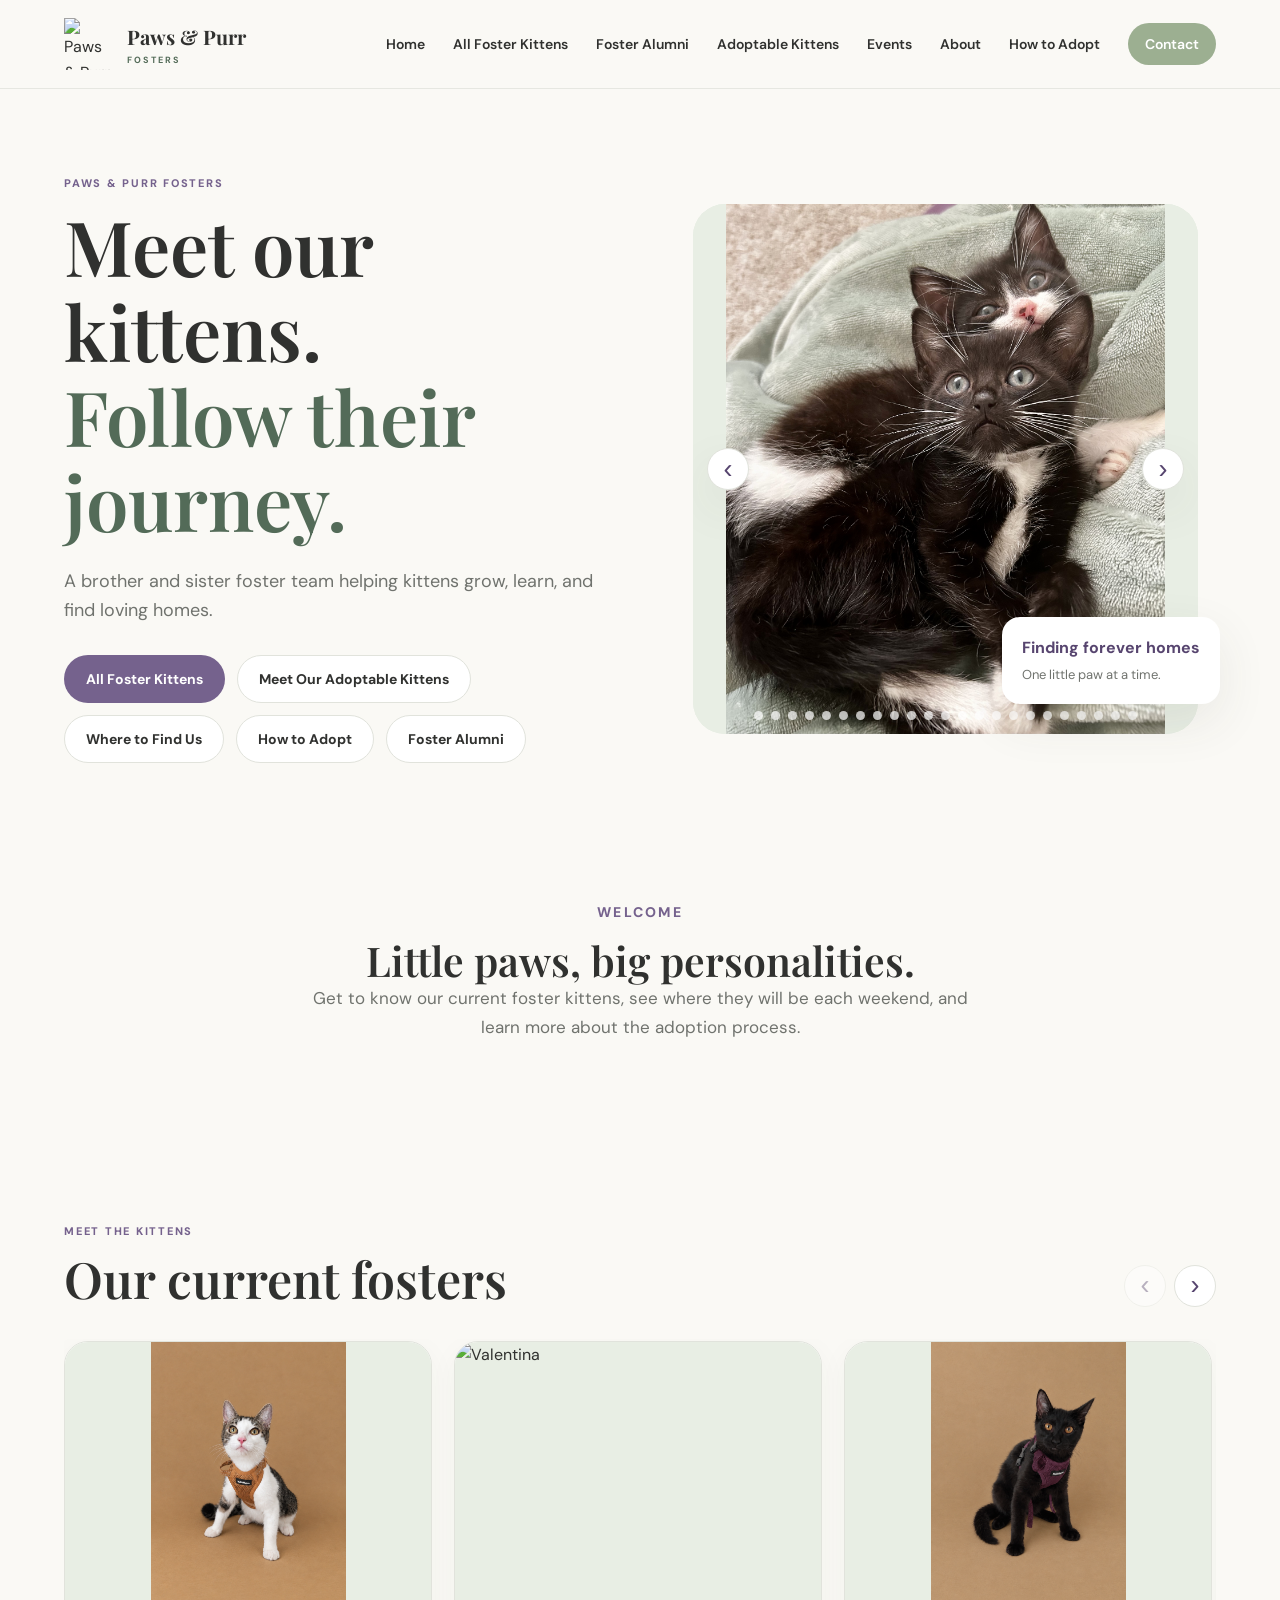
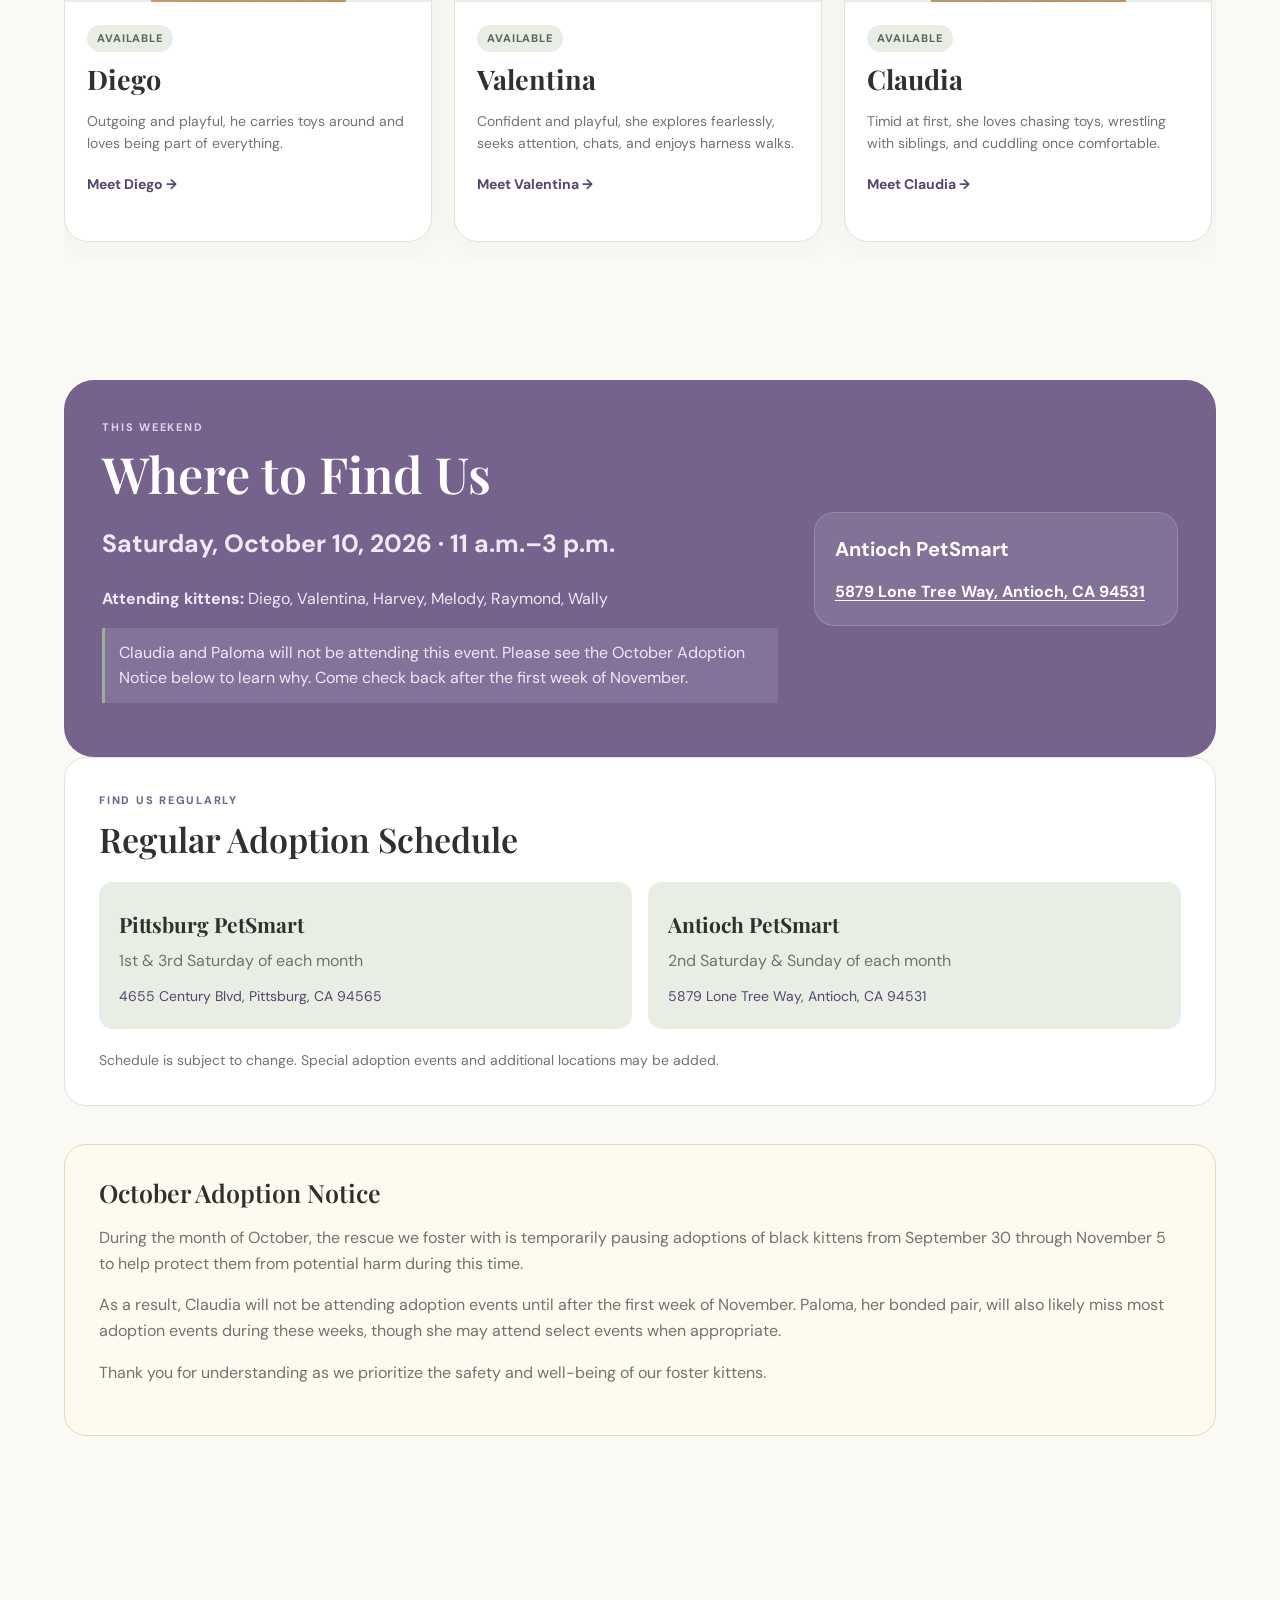
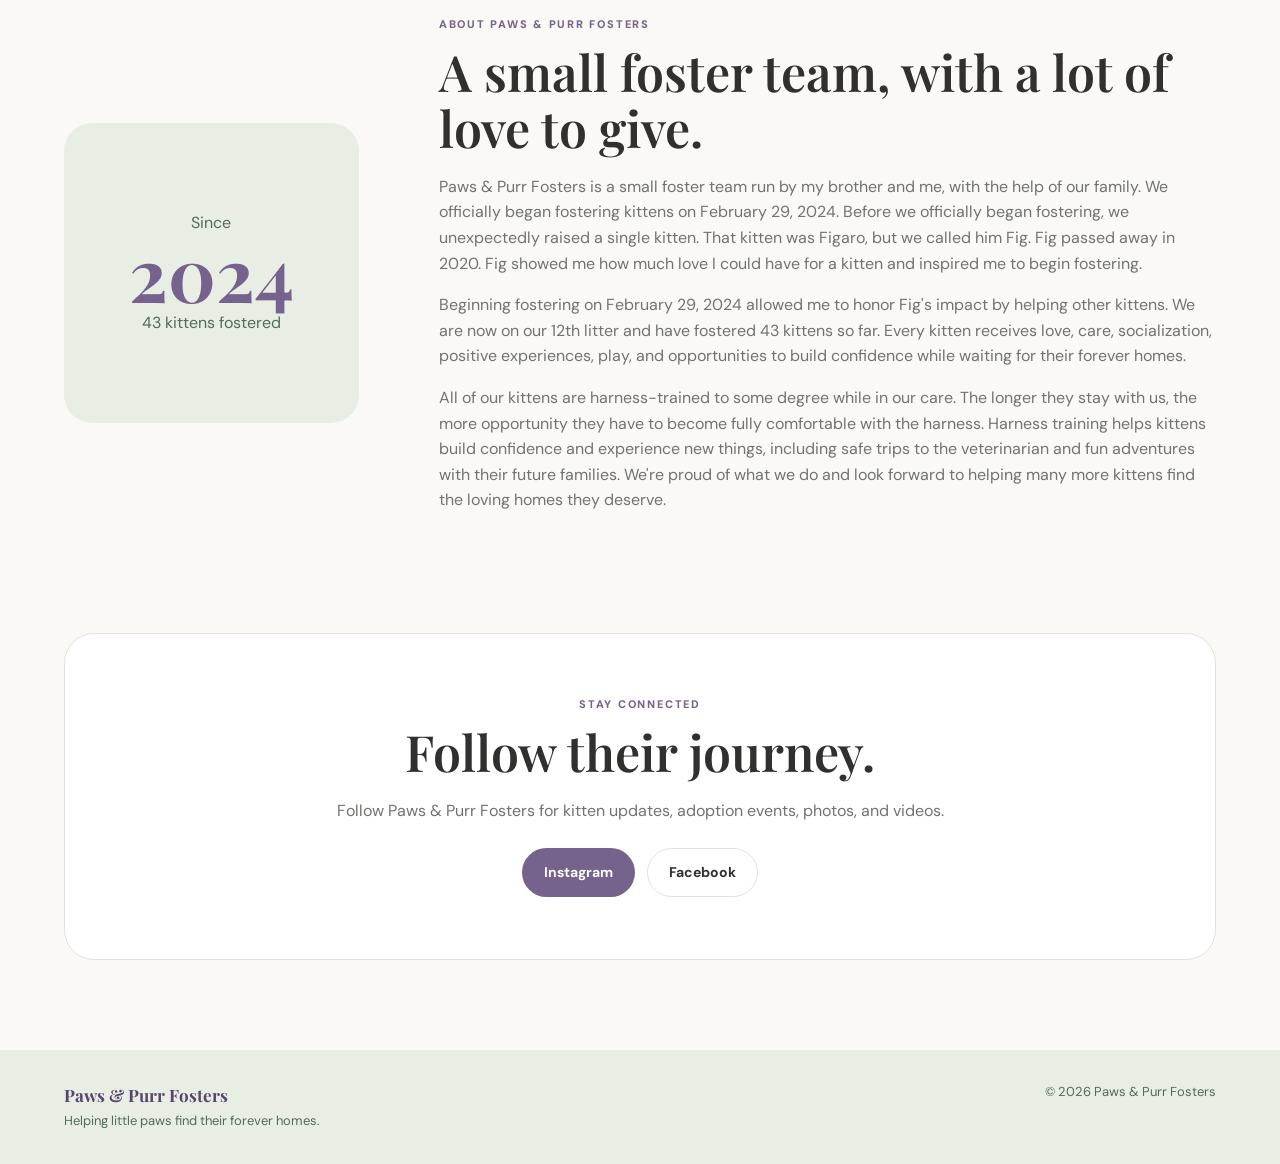
==== commit 35e30526: "Add clean URLs for site pages Keep existing .html pages as legacy URLs while adding GitHub Pages dir" ====
--- a/index.html
+++ b/index.html
@@ -9,7 +9,7 @@
 </head>
 <body>
   <header class="site-header">
-    <a class="brand" href="index.html" aria-label="Paws & Purr Fosters home">
+    <a class="brand" href="./" aria-label="Paws & Purr Fosters home">
       <img class="brand-logo" src="https://i.ibb.co/23CcJGzW/paws-and-purr-fosters-logo.jpg" alt="Paws &amp; Purr Fosters">
       <span>
         <strong>Paws &amp; Purr</strong>
@@ -21,12 +21,12 @@
 
     <nav class="nav" aria-label="Main navigation">
       <a href="#home">Home</a>
-      <a href="all-kittens.html">All Foster Kittens</a>
-      <a href="foster-alumni.html">Foster Alumni</a>
-      <a href="available-kittens.html">Adoptable Kittens</a>
+      <a href="all-kittens/">All Foster Kittens</a>
+      <a href="foster-alumni/">Foster Alumni</a>
+      <a href="available-kittens/">Adoptable Kittens</a>
       <a href="#events">Events</a>
       <a href="#about">About</a>
-      <a href="how-to-adopt.html">How to Adopt</a>
+      <a href="how-to-adopt/">How to Adopt</a>
       <a class="nav-button" href="#contact">Contact</a>
     </nav>
   </header>
@@ -40,11 +40,11 @@
           A brother and sister foster team helping kittens grow, learn, and find loving homes.
         </p>
         <div class="hero-actions">
-          <a class="button primary" href="all-kittens.html">All Foster Kittens</a>
-          <a class="button secondary" href="available-kittens.html">Meet Our Adoptable Kittens</a>
+          <a class="button primary" href="all-kittens/">All Foster Kittens</a>
+          <a class="button secondary" href="available-kittens/">Meet Our Adoptable Kittens</a>
           <a class="button secondary" href="#events">Where to Find Us</a>
-          <a class="button secondary" href="how-to-adopt.html">How to Adopt</a>
-          <a class="button secondary" href="foster-alumni.html">Foster Alumni</a>
+          <a class="button secondary" href="how-to-adopt/">How to Adopt</a>
+          <a class="button secondary" href="foster-alumni/">Foster Alumni</a>
         </div>
       </div>
 
--- a/style.css
+++ b/style.css
@@ -227,6 +227,7 @@
 
 .event { padding-top: 30px; }
 .event-panels { display: grid; gap: 38px; }
+#event-featured + #regular-schedule { margin-top: 16px; }
 .schedule-panel, .special-event-panel, .october-notice { padding: 34px; border: 1px solid var(--line); border-radius: 22px; background: white; }
 .schedule-panel h2, .special-event-panel h2, .october-notice h2 { font-size: 34px; }
 .schedule-locations { display: grid; grid-template-columns: repeat(2, minmax(0, 1fr)); gap: 16px; margin-top: 24px; }
@@ -245,19 +246,18 @@
 .october-notice p { color: var(--muted); }
 .event-card {
   background: var(--purple); color: white; border-radius: 30px;
-  padding: 52px; display: grid; grid-template-columns: 1.3fr .7fr;
-  gap: 45px; align-items: center;
+  padding: clamp(30px, 3vw, 40px); display: grid; grid-template-columns: 1.3fr .7fr;
+  gap: clamp(24px, 3vw, 36px); align-items: center;
 }
 .event-card .eyebrow { color: #dcd2e8; }
 .event-card h2 { margin-bottom: 10px; }
 .event-card h2 { margin-bottom: 10px; }
-.placement-location { margin: 8px 0; color: white; font-family: "DM Sans", sans-serif; font-size: 24px; font-weight: 700; }
 .event-coming-soon .event-location { min-height: 100%; justify-content: center; }
 .event-card p { color: #eee9f4; max-width: 680px; }
-.event-date { font-weight: 700; }
+.event-date { margin: 22px 0; font-size: clamp(20px, 2vw, 25px); font-weight: 700; }
 .event-location {
   background: rgba(255,255,255,.1); border: 1px solid rgba(255,255,255,.16);
-  border-radius: 20px; padding: 24px; display: flex; flex-direction: column; gap: 4px;
+  border-radius: 20px; padding: 20px; display: flex; flex-direction: column; gap: 4px;
 }
 .event-location strong { font-size: 20px; }
 .event-address { display: block; margin-top: 10px; color: inherit; font-weight: 700; text-decoration: underline; text-underline-offset: 3px; }
@@ -335,7 +335,7 @@
 @media (max-width: 500px) {
   h1 { font-size: 45px; }
   .section { padding-top: 65px; padding-bottom: 65px; }
-  .event-card { padding: 30px 24px; }
+  .event-card { padding: 24px 20px; }
   footer { flex-direction: column; }
 }
 
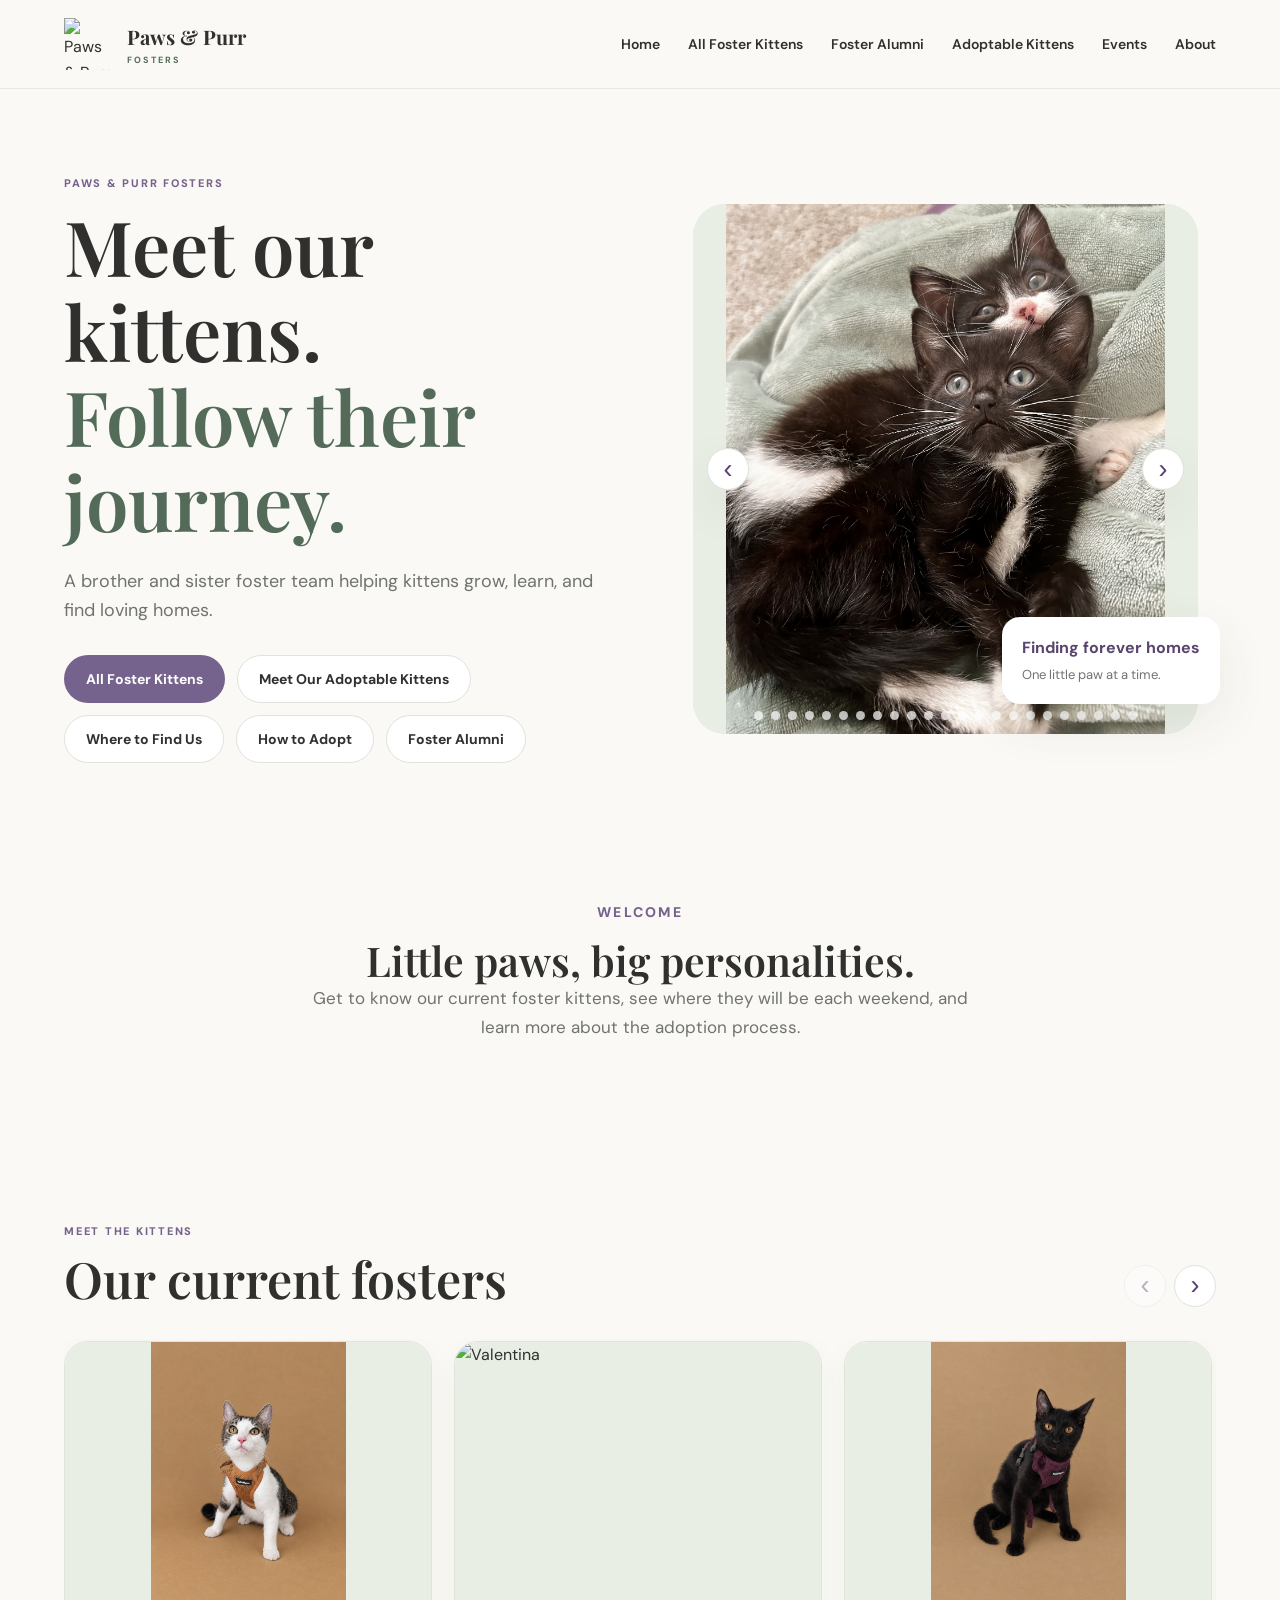
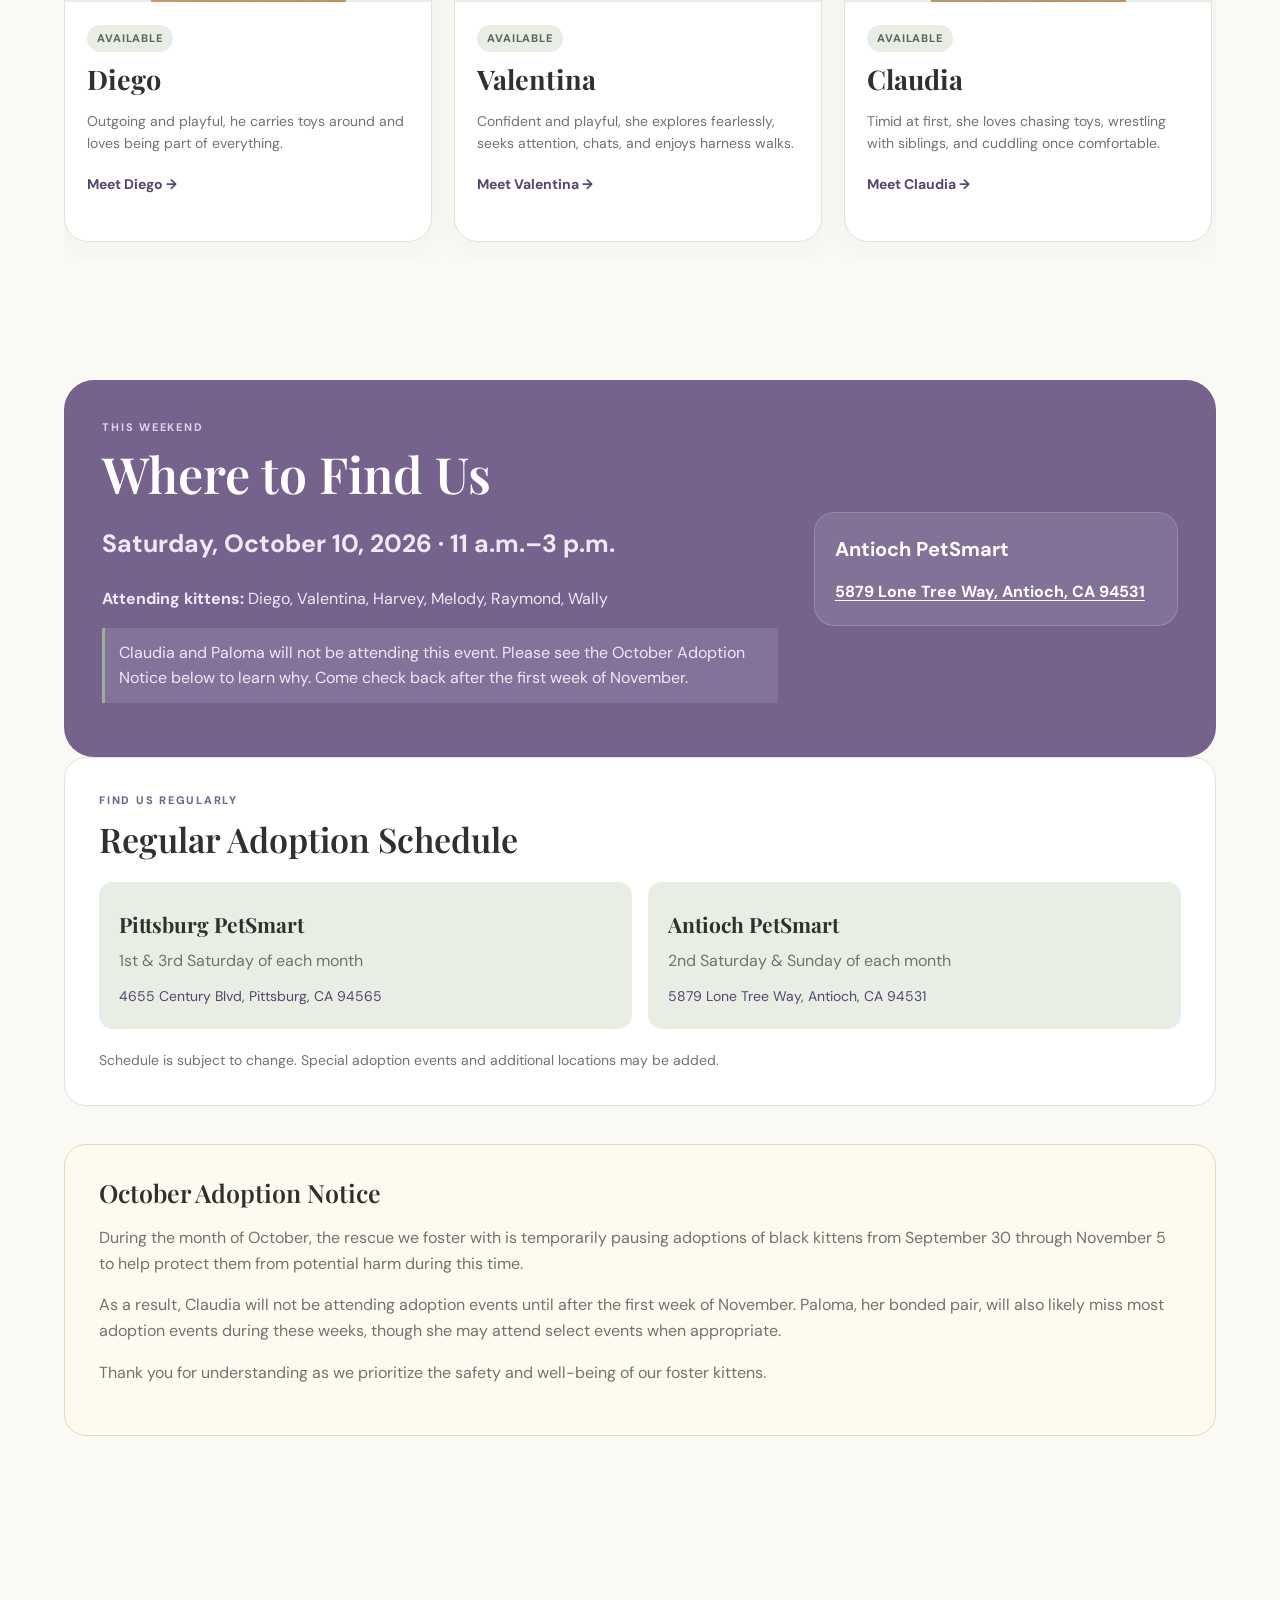
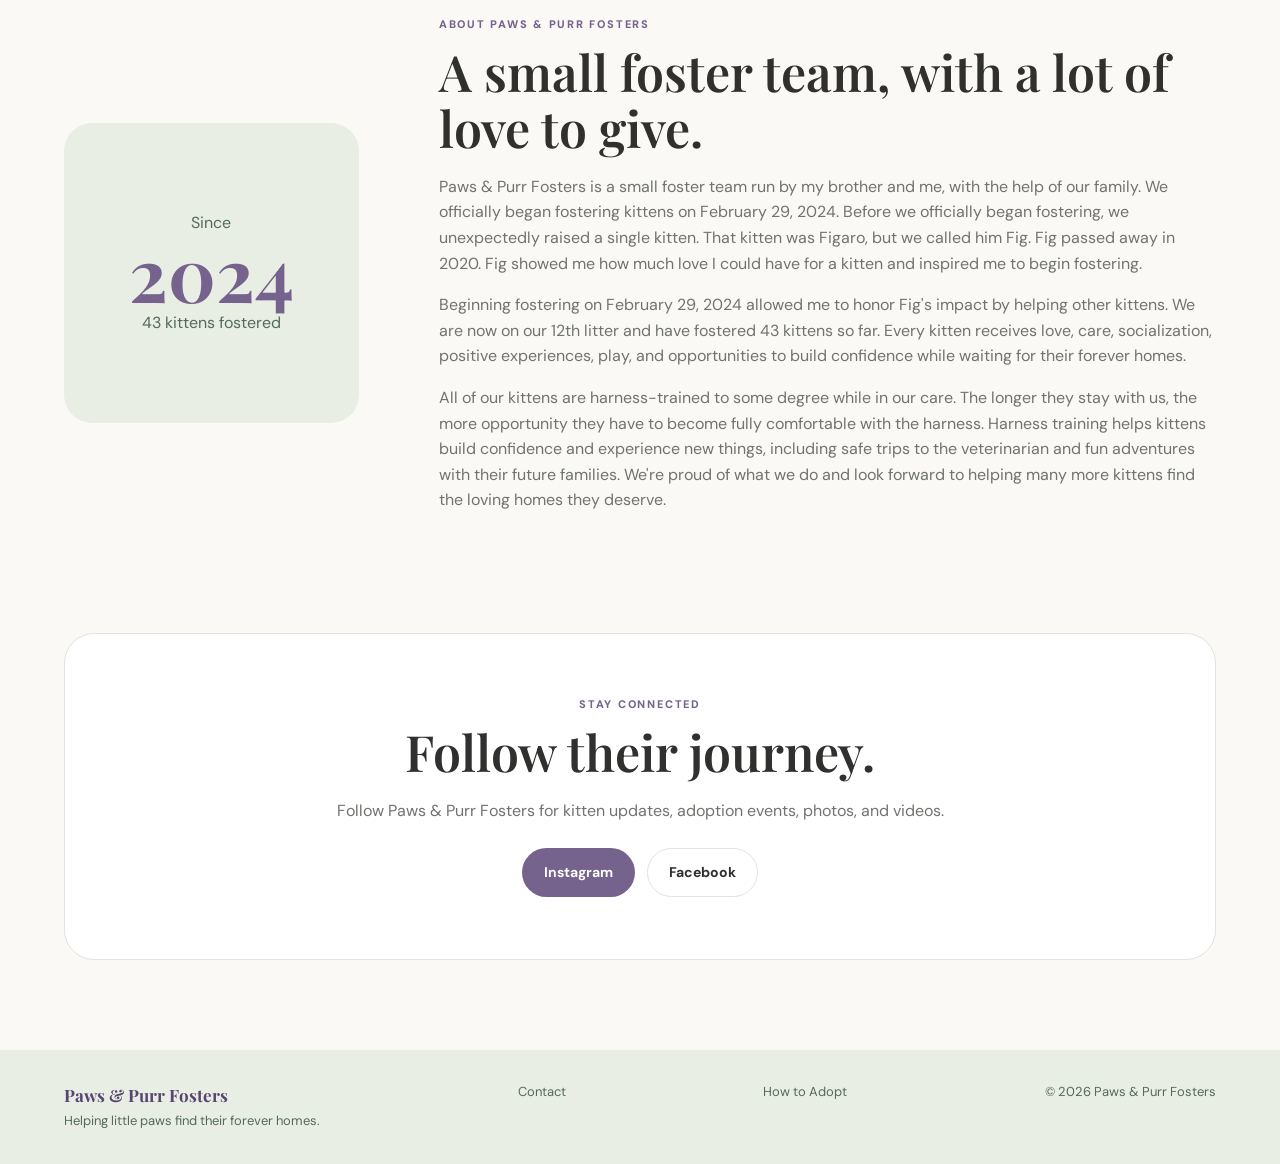
==== commit 2a4a20d3: "Commiting cleanup urls" ====
--- a/index.html
+++ b/index.html
@@ -20,14 +20,12 @@
     <button class="menu-toggle" aria-label="Open menu" aria-expanded="false">☰</button>
 
     <nav class="nav" aria-label="Main navigation">
-      <a href="#home">Home</a>
+      <a href="./">Home</a>
       <a href="all-kittens/">All Foster Kittens</a>
       <a href="foster-alumni/">Foster Alumni</a>
       <a href="available-kittens/">Adoptable Kittens</a>
-      <a href="#events">Events</a>
-      <a href="#about">About</a>
-      <a href="how-to-adopt/">How to Adopt</a>
-      <a class="nav-button" href="#contact">Contact</a>
+      <a href="./#events">Events</a>
+      <a href="./#about">About</a>
     </nav>
   </header>
 
@@ -127,9 +125,12 @@
       <strong>Paws &amp; Purr Fosters</strong>
       <span>Helping little paws find their forever homes.</span>
     </div>
+    <a href="./#contact">Contact</a>
+    <a href="how-to-adopt/">How to Adopt</a>
     <span>© 2026 Paws &amp; Purr Fosters</span>
   </footer>
 
+  <script src="navigation.js"></script>
   <script src="kitten-data.js"></script>
   <script src="kitten-card-descriptions.js"></script>
   <script src="alumni-data.js"></script>
